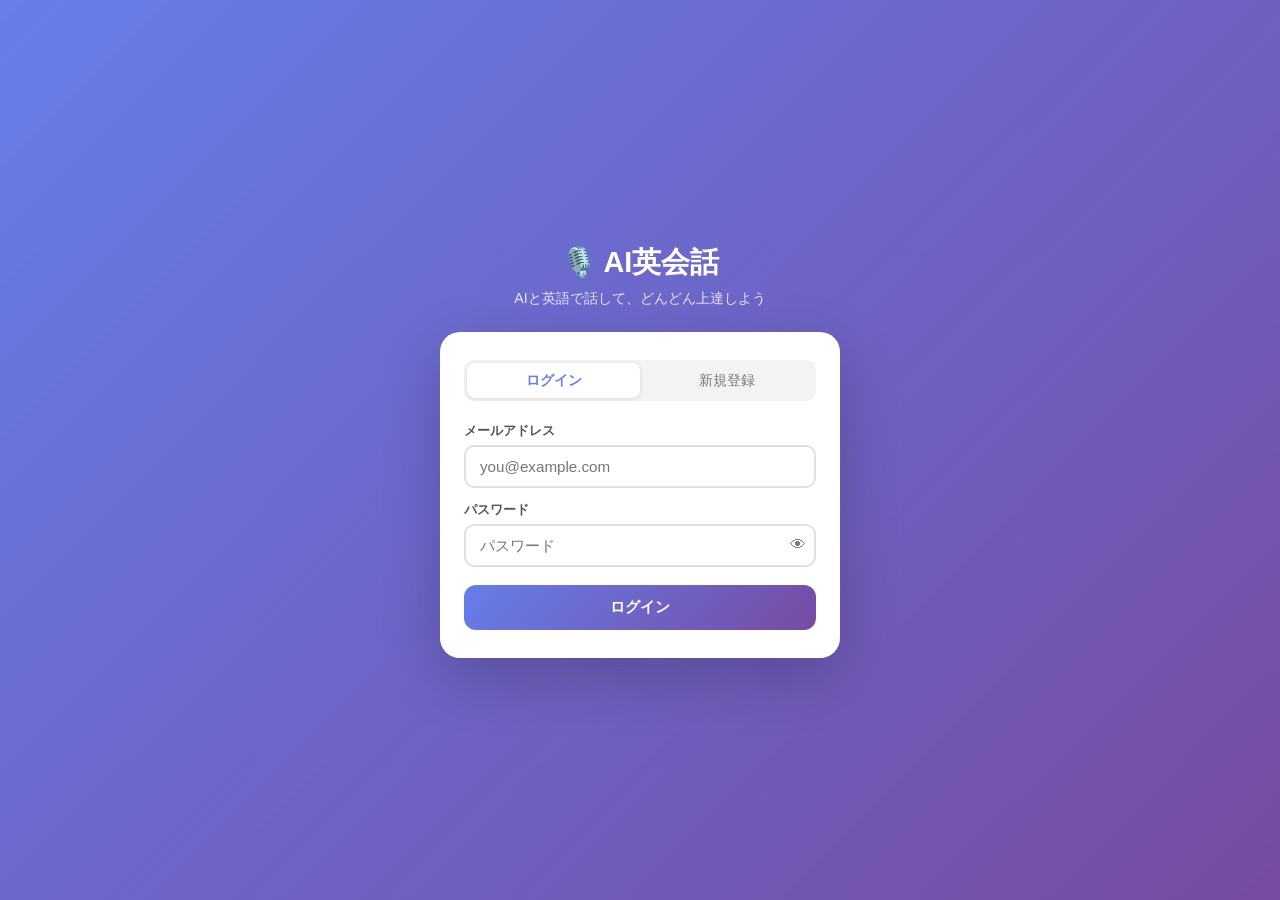
==== public/auth.html @ 6dadafaa "Initial commit" ====
<!DOCTYPE html>
<html lang="ja">
<head>
  <meta charset="UTF-8">
  <meta name="viewport" content="width=device-width, initial-scale=1.0, user-scalable=no">
  <title>AI英会話 - ログイン</title>
  <link rel="stylesheet" href="/public/style.css">
</head>
<body class="auth-body">

  <div class="auth-container">
    <div class="auth-logo">
      <h1>🎙️ AI英会話</h1>
      <p>AIと英語で話して、どんどん上達しよう</p>
    </div>

    <div class="auth-card">
      <!-- Tab -->
      <div class="auth-tabs">
        <button class="auth-tab active" data-tab="login">ログイン</button>
        <button class="auth-tab" data-tab="register">新規登録</button>
      </div>

      <!-- Login form -->
      <form id="login-form" class="auth-form">
        <div class="auth-field">
          <label>メールアドレス</label>
          <input type="email" id="login-email" placeholder="you@example.com" required autocomplete="email">
        </div>
        <div class="auth-field">
          <label>パスワード</label>
          <div class="password-wrap">
            <input type="password" id="login-password" placeholder="パスワード" required autocomplete="current-password">
            <button type="button" class="pw-toggle" data-target="login-password">👁</button>
          </div>
        </div>
        <div id="login-error" class="auth-error hidden"></div>
        <button type="submit" class="auth-submit">ログイン</button>
      </form>

      <!-- Register form -->
      <form id="register-form" class="auth-form hidden">
        <div class="auth-field">
          <label>メールアドレス</label>
          <input type="email" id="reg-email" placeholder="you@example.com" required autocomplete="email">
        </div>
        <div class="auth-field">
          <label>パスワード（6文字以上）</label>
          <div class="password-wrap">
            <input type="password" id="reg-password" placeholder="パスワード" required autocomplete="new-password">
            <button type="button" class="pw-toggle" data-target="reg-password">👁</button>
          </div>
        </div>
        <div id="register-error" class="auth-error hidden"></div>
        <button type="submit" class="auth-submit">登録してはじめる</button>
        <p class="auth-note">無料プランで月30回まで利用できます。</p>
      </form>
    </div>
  </div>

  <script>
    // Tab switching
    document.querySelectorAll(".auth-tab").forEach(tab => {
      tab.addEventListener("click", () => {
        document.querySelectorAll(".auth-tab").forEach(t => t.classList.remove("active"));
        tab.classList.add("active");
        const target = tab.dataset.tab;
        document.getElementById("login-form").classList.toggle("hidden", target !== "login");
        document.getElementById("register-form").classList.toggle("hidden", target !== "register");
      });
    });

    // Password visibility toggle
    document.querySelectorAll(".pw-toggle").forEach(btn => {
      btn.addEventListener("click", () => {
        const input = document.getElementById(btn.dataset.target);
        const show  = input.type === "password";
        input.type  = show ? "text" : "password";
        btn.textContent = show ? "🙈" : "👁";
      });
    });

    function showError(elId, msg) {
      const el = document.getElementById(elId);
      el.textContent = msg;
      el.classList.remove("hidden");
    }
    function clearError(elId) {
      document.getElementById(elId).classList.add("hidden");
    }

    async function postJSON(url, body) {
      const res  = await fetch(url, {
        method:  "POST",
        headers: { "Content-Type": "application/json" },
        body:    JSON.stringify(body),
      });
      // サーバーエラー時も JSON でなくHTMLが返る場合があるので安全にパース
      try { return { res, data: await res.json() }; }
      catch { return { res, data: { error: `サーバーエラー (${res.status})` } }; }
    }

    // Login
    document.getElementById("login-form").addEventListener("submit", async (e) => {
      e.preventDefault();
      clearError("login-error");
      const btn = e.target.querySelector("button[type=submit]");
      btn.disabled = true;
      btn.textContent = "ログイン中…";

      const { res, data } = await postJSON("/api/login", {
        email:    document.getElementById("login-email").value,
        password: document.getElementById("login-password").value,
      });
      if (data.ok) {
        location.href = "/";
      } else {
        showError("login-error", data.error || "ログインに失敗しました");
        btn.disabled = false;
        btn.textContent = "ログイン";
      }
    });

    // Register
    document.getElementById("register-form").addEventListener("submit", async (e) => {
      e.preventDefault();
      clearError("register-error");
      const btn = e.target.querySelector("button[type=submit]");
      btn.disabled = true;
      btn.textContent = "登録中…";

      const { res, data } = await postJSON("/api/register", {
        email:    document.getElementById("reg-email").value,
        password: document.getElementById("reg-password").value,
      });
      if (data.ok) {
        location.href = "/";
      } else {
        showError("register-error", data.error || "登録に失敗しました");
        btn.disabled = false;
        btn.textContent = "登録してはじめる";
      }
    });
  </script>
</body>
</html>
---- public/style.css ----
* { box-sizing: border-box; margin: 0; padding: 0; }

body {
  font-family: -apple-system, BlinkMacSystemFont, "Segoe UI", sans-serif;
  background: #f0f4f8;
  height: 100dvh;
  display: flex;
  justify-content: center;
}

.container {
  width: 100%;
  max-width: 700px;
  display: flex;
  flex-direction: column;
  background: white;
  box-shadow: 0 0 30px rgba(0,0,0,0.1);
  height: 100dvh;
}

/* ── Header ── */
header {
  background: linear-gradient(135deg, #667eea 0%, #764ba2 100%);
  color: white;
  padding: 14px 16px;
  display: flex;
  align-items: center;
  justify-content: space-between;
  flex-shrink: 0;
}

header h1 { font-size: 1.3rem; font-weight: 700; }

.header-right { display: flex; gap: 6px; }

.icon-btn {
  background: rgba(255,255,255,0.2);
  border: none;
  border-radius: 8px;
  color: white;
  font-size: 1.1rem;
  width: 36px;
  height: 36px;
  cursor: pointer;
  display: flex;
  align-items: center;
  justify-content: center;
  transition: background 0.15s;
}
.icon-btn:hover { background: rgba(255,255,255,0.35); }

/* ── Settings Panel ── */
.settings-panel {
  background: #f8f9ff;
  border-bottom: 1px solid #e0e4f0;
  padding: 12px 16px;
  flex-shrink: 0;
}

.settings-row {
  display: flex;
  align-items: center;
  gap: 10px;
  margin-bottom: 10px;
}
.settings-row:last-of-type { margin-bottom: 10px; }

.settings-label {
  font-size: 0.8rem;
  font-weight: 600;
  color: #555;
  width: 48px;
  flex-shrink: 0;
}

.settings-select {
  flex: 1;
  padding: 6px 10px;
  border: 1px solid #d0d4e8;
  border-radius: 8px;
  font-size: 0.88rem;
  background: white;
  color: #333;
}

.diff-buttons { display: flex; gap: 6px; }

.diff-btn {
  padding: 5px 14px;
  border: 1.5px solid #c0c6e8;
  border-radius: 16px;
  background: white;
  color: #666;
  font-size: 0.82rem;
  cursor: pointer;
  transition: all 0.15s;
}
.diff-btn.active {
  background: linear-gradient(135deg, #667eea, #764ba2);
  border-color: transparent;
  color: white;
  font-weight: 600;
}

.btn-new-chat {
  width: 100%;
  padding: 8px;
  border: 1.5px dashed #b0b8d8;
  border-radius: 8px;
  background: transparent;
  color: #667eea;
  font-size: 0.85rem;
  cursor: pointer;
  transition: background 0.15s;
}
.btn-new-chat:hover { background: #eef0ff; }

/* ── Session info bar ── */
.session-info {
  background: #f0f2ff;
  border-bottom: 1px solid #dde1f5;
  padding: 5px 16px;
  font-size: 0.78rem;
  color: #6670aa;
  display: flex;
  align-items: center;
  gap: 4px;
  flex-shrink: 0;
}
.session-sep { opacity: 0.5; }

/* ── Chat area ── */
#chat-area {
  flex: 1;
  overflow-y: auto;
  padding: 14px;
  display: flex;
  flex-direction: column;
  gap: 14px;
  -webkit-overflow-scrolling: touch;
}

/* ── Messages ── */
.message {
  display: flex;
  flex-direction: column;
  max-width: 92%;
}
.message.user { align-self: flex-end; align-items: flex-end; }
.message.ai   { align-self: flex-start; align-items: flex-start; }

.message-label { font-size: 0.68rem; color: #999; margin-bottom: 3px; padding: 0 4px; }

.bubble {
  padding: 11px 14px;
  border-radius: 18px;
  line-height: 1.55;
  word-break: break-word;
}
.message.user .bubble {
  background: linear-gradient(135deg, #667eea, #764ba2);
  color: white;
  border-bottom-right-radius: 4px;
  font-size: 0.95rem;
}
.message.ai .bubble {
  background: #f1f3f5;
  color: #333;
  border-bottom-left-radius: 4px;
}

.ai-english { font-size: 0.97rem; font-weight: 500; }

.ai-translation {
  margin-top: 7px;
  padding-top: 7px;
  border-top: 1px solid #ddd;
  font-size: 0.83rem;
  color: #555;
}
.ai-translation::before { content: "🇯🇵 "; }

.ai-correction {
  margin-top: 7px;
  padding: 7px 10px;
  background: #fff8e1;
  border-left: 3px solid #ffc107;
  border-radius: 0 8px 8px 0;
  font-size: 0.8rem;
  color: #6c4f00;
}
.ai-correction::before { content: "✏️ 文法チェック: "; font-weight: 600; }

.ai-tip {
  margin-top: 7px;
  padding: 7px 10px;
  background: #e8f4fd;
  border-left: 3px solid #2196f3;
  border-radius: 0 8px 8px 0;
  font-size: 0.8rem;
  color: #0a3d6b;
}
.ai-tip::before { content: "💡 表現メモ: "; font-weight: 600; }

/* Typing */
.typing-indicator {
  display: flex;
  align-items: center;
  gap: 4px;
  padding: 12px 16px;
  background: #f1f3f5;
  border-radius: 18px;
  border-bottom-left-radius: 4px;
}
.typing-indicator span {
  width: 7px; height: 7px;
  background: #aaa;
  border-radius: 50%;
  animation: bounce 1.2s infinite ease-in-out;
}
.typing-indicator span:nth-child(2) { animation-delay: 0.2s; }
.typing-indicator span:nth-child(3) { animation-delay: 0.4s; }
@keyframes bounce {
  0%, 60%, 100% { transform: translateY(0); }
  30% { transform: translateY(-6px); }
}

/* ── Input area ── */
#input-area {
  padding: 10px 12px;
  border-top: 1px solid #eee;
  background: white;
  flex-shrink: 0;
}

.voice-status {
  display: flex;
  align-items: center;
  gap: 7px;
  font-size: 0.82rem;
  color: #e53935;
  padding-bottom: 7px;
}
.recording-dot {
  width: 8px; height: 8px;
  background: #e53935;
  border-radius: 50%;
  animation: blink 1s infinite;
}
@keyframes blink { 0%,100%{opacity:1} 50%{opacity:0} }

.input-row { display: flex; gap: 7px; align-items: center; }

#text-input {
  flex: 1;
  padding: 11px 15px;
  border: 2px solid #e0e0e0;
  border-radius: 24px;
  font-size: 0.95rem;
  outline: none;
  transition: border-color 0.2s;
  min-width: 0;
}
#text-input:focus { border-color: #667eea; }

.btn {
  width: 44px; height: 44px;
  border: none;
  border-radius: 50%;
  cursor: pointer;
  font-size: 1.05rem;
  display: flex;
  align-items: center;
  justify-content: center;
  transition: transform 0.1s;
  flex-shrink: 0;
  -webkit-tap-highlight-color: transparent;
}
.btn:active { transform: scale(0.9); }

.btn-send {
  background: linear-gradient(135deg, #667eea, #764ba2);
  color: white;
}
.btn-mic { background: #f1f3f5; color: #333; }
.btn-mic.recording {
  background: #e53935;
  color: white;
  animation: pulse 1s infinite;
}
@keyframes pulse {
  0%,100% { box-shadow: 0 0 0 0 rgba(229,57,53,0.4); }
  50%      { box-shadow: 0 0 0 8px rgba(229,57,53,0); }
}

.speech-preview {
  margin-top: 6px;
  padding: 5px 12px;
  background: #f0f4ff;
  border-radius: 8px;
  font-size: 0.82rem;
  color: #4a5a9a;
}

/* ── TTS controls ── */
#tts-controls {
  padding: 6px 16px 10px;
  display: flex;
  gap: 12px;
  align-items: center;
  border-top: 1px solid #f0f0f0;
  flex-shrink: 0;
}

.toggle-label {
  display: flex;
  align-items: center;
  gap: 5px;
  font-size: 0.78rem;
  color: #666;
  cursor: pointer;
  white-space: nowrap;
}

#voice-select {
  flex: 1;
  font-size: 0.75rem;
  padding: 3px 5px;
  border: 1px solid #ddd;
  border-radius: 6px;
  color: #555;
  min-width: 0;
}

/* ── Welcome ── */
.welcome {
  text-align: center;
  padding: 24px 16px;
  color: #888;
}
.welcome h2 { font-size: 1.05rem; color: #555; margin-bottom: 6px; }
.welcome p  { font-size: 0.83rem; line-height: 1.6; }

.starter-buttons {
  display: flex;
  flex-wrap: wrap;
  gap: 7px;
  justify-content: center;
  margin-top: 14px;
}
.starter-btn {
  padding: 7px 13px;
  background: #f1f3f5;
  border: 1px solid #ddd;
  border-radius: 16px;
  font-size: 0.8rem;
  cursor: pointer;
  color: #444;
  transition: background 0.15s;
}
.starter-btn:hover { background: #e4e6ea; }

/* ── History Modal ── */
.modal-overlay {
  position: fixed;
  inset: 0;
  background: rgba(0,0,0,0.45);
  z-index: 100;
}

.modal {
  position: fixed;
  bottom: 0;
  left: 50%;
  transform: translateX(-50%);
  width: 100%;
  max-width: 700px;
  max-height: 75dvh;
  background: white;
  border-radius: 20px 20px 0 0;
  z-index: 101;
  display: flex;
  flex-direction: column;
  overflow: hidden;
}

.modal-header {
  display: flex;
  align-items: center;
  justify-content: space-between;
  padding: 16px 20px 12px;
  border-bottom: 1px solid #eee;
  flex-shrink: 0;
}
.modal-header h2 { font-size: 1rem; color: #333; }
.modal-header .icon-btn {
  background: #f1f3f5;
  color: #555;
  font-size: 0.85rem;
  width: 30px;
  height: 30px;
}

#history-list {
  overflow-y: auto;
  padding: 12px 16px;
  -webkit-overflow-scrolling: touch;
}

.history-item {
  padding: 12px;
  border: 1px solid #eee;
  border-radius: 12px;
  margin-bottom: 10px;
}

.history-meta {
  display: flex;
  align-items: center;
  gap: 6px;
  margin-bottom: 5px;
  flex-wrap: wrap;
}

.history-date { font-size: 0.75rem; color: #999; }

.history-badge {
  font-size: 0.72rem;
  padding: 2px 8px;
  background: #f0f2ff;
  color: #667eea;
  border-radius: 10px;
  font-weight: 500;
}

.history-preview {
  font-size: 0.83rem;
  color: #555;
  margin-bottom: 8px;
  line-height: 1.4;
}

.history-actions { display: flex; gap: 7px; }

.btn-history-load {
  padding: 5px 14px;
  background: linear-gradient(135deg, #667eea, #764ba2);
  color: white;
  border: none;
  border-radius: 12px;
  font-size: 0.8rem;
  cursor: pointer;
}
.btn-history-delete {
  padding: 5px 14px;
  background: #f8f8f8;
  color: #e53935;
  border: 1px solid #fdd;
  border-radius: 12px;
  font-size: 0.8rem;
  cursor: pointer;
}

.no-history {
  text-align: center;
  color: #aaa;
  font-size: 0.88rem;
  padding: 30px 0;
}

/* ── Usage badge ── */
.usage-badge {
  font-size: 0.72rem;
  font-weight: 600;
  padding: 4px 9px;
  border-radius: 12px;
  background: rgba(255,255,255,0.25);
  color: white;
  white-space: nowrap;
}
.usage-badge.usage-low   { background: rgba(255,200,0,0.35); }
.usage-badge.usage-empty { background: rgba(229,57,53,0.45); }

/* ── Auth page ── */
.auth-body {
  background: linear-gradient(135deg, #667eea 0%, #764ba2 100%);
  min-height: 100dvh;
  display: flex;
  align-items: center;
  justify-content: center;
  padding: 20px;
}

.auth-container {
  width: 100%;
  max-width: 400px;
}

.auth-logo {
  text-align: center;
  color: white;
  margin-bottom: 24px;
}
.auth-logo h1 { font-size: 1.8rem; margin-bottom: 6px; }
.auth-logo p  { font-size: 0.88rem; opacity: 0.85; }

.auth-card {
  background: white;
  border-radius: 20px;
  padding: 28px 24px;
  box-shadow: 0 20px 60px rgba(0,0,0,0.2);
}

.auth-tabs {
  display: flex;
  border-radius: 10px;
  background: #f1f3f5;
  padding: 3px;
  margin-bottom: 22px;
}
.auth-tab {
  flex: 1;
  padding: 8px;
  border: none;
  border-radius: 8px;
  background: transparent;
  font-size: 0.88rem;
  color: #777;
  cursor: pointer;
  font-weight: 500;
  transition: all 0.15s;
}
.auth-tab.active {
  background: white;
  color: #667eea;
  box-shadow: 0 1px 4px rgba(0,0,0,0.12);
  font-weight: 700;
}

.auth-form { display: flex; flex-direction: column; gap: 14px; }

.auth-field { display: flex; flex-direction: column; gap: 5px; }
.auth-field label { font-size: 0.8rem; font-weight: 600; color: #555; }
.password-wrap {
  position: relative;
  display: flex;
  align-items: center;
}
.password-wrap input {
  flex: 1;
  padding-right: 42px;
}
.pw-toggle {
  position: absolute;
  right: 10px;
  background: none;
  border: none;
  cursor: pointer;
  font-size: 1rem;
  opacity: 0.5;
  padding: 0;
  line-height: 1;
}
.pw-toggle:hover { opacity: 0.9; }

.auth-field input {
  width: 100%;
  padding: 11px 14px;
  border: 2px solid #e0e0e0;
  border-radius: 10px;
  font-size: 0.95rem;
  outline: none;
  transition: border-color 0.2s;
}
.auth-field input:focus { border-color: #667eea; }

.auth-error {
  font-size: 0.82rem;
  color: #c00;
  background: #fff0f0;
  border: 1px solid #fcc;
  border-radius: 8px;
  padding: 8px 12px;
}

.auth-submit {
  padding: 12px;
  background: linear-gradient(135deg, #667eea, #764ba2);
  color: white;
  border: none;
  border-radius: 12px;
  font-size: 0.95rem;
  font-weight: 700;
  cursor: pointer;
  margin-top: 4px;
  transition: opacity 0.15s;
}
.auth-submit:disabled { opacity: 0.65; cursor: not-allowed; }

.auth-note {
  font-size: 0.75rem;
  color: #aaa;
  text-align: center;
  margin-top: -4px;
}

/* ── Limit reached banner ── */
.limit-banner {
  display: flex;
  align-items: center;
  gap: 12px;
  background: linear-gradient(135deg, #fff3cd, #ffe8a1);
  border: 1.5px solid #ffc107;
  border-radius: 16px;
  padding: 14px 16px;
  margin: 4px 0;
}
.limit-banner-icon { font-size: 1.6rem; flex-shrink: 0; }
.limit-banner-text {
  flex: 1;
  display: flex;
  flex-direction: column;
  gap: 3px;
}
.limit-banner-text strong { font-size: 0.88rem; color: #5a3e00; }
.limit-banner-text span   { font-size: 0.78rem; color: #7a5500; }
.limit-banner-btn {
  flex-shrink: 0;
  padding: 8px 14px;
  background: linear-gradient(135deg, #667eea, #764ba2);
  color: white;
  border-radius: 12px;
  font-size: 0.82rem;
  font-weight: 700;
  text-decoration: none;
  white-space: nowrap;
}

/* ── Plans page ── */
.plans-container {
  width: 100%;
  max-width: 640px;
  padding: 20px 16px 40px;
}

.plans-header {
  text-align: center;
  color: white;
  margin-bottom: 28px;
  position: relative;
}
.plans-back {
  position: absolute;
  left: 0;
  top: 4px;
  color: rgba(255,255,255,0.8);
  font-size: 0.85rem;
  text-decoration: none;
}
.plans-back:hover { color: white; }
.plans-header h1 { font-size: 1.6rem; margin-bottom: 5px; }
.plans-header p  { font-size: 0.88rem; opacity: 0.85; }

.plans-grid {
  display: grid;
  grid-template-columns: 1fr 1fr;
  gap: 16px;
}
.plans-grid-3 {
  grid-template-columns: 1fr 1fr 1fr;
}
@media (max-width: 640px) {
  .plans-grid-3 { grid-template-columns: 1fr; }
}
@media (max-width: 480px) {
  .plans-grid { grid-template-columns: 1fr; }
}

.plan-card {
  background: white;
  border-radius: 20px;
  padding: 24px 20px;
  box-shadow: 0 8px 30px rgba(0,0,0,0.12);
  position: relative;
  display: flex;
  flex-direction: column;
  gap: 14px;
}
.plan-card-featured {
  border: 2.5px solid #667eea;
  box-shadow: 0 12px 40px rgba(102,126,234,0.3);
}

.plan-badge {
  position: absolute;
  top: -12px;
  left: 50%;
  transform: translateX(-50%);
  background: linear-gradient(135deg, #667eea, #764ba2);
  color: white;
  font-size: 0.72rem;
  font-weight: 700;
  padding: 3px 12px;
  border-radius: 10px;
  white-space: nowrap;
}

.plan-name {
  font-size: 1rem;
  font-weight: 700;
  color: #333;
  text-align: center;
}
.plan-price {
  font-size: 2rem;
  font-weight: 800;
  color: #667eea;
  text-align: center;
  line-height: 1;
}
.plan-price span { font-size: 0.9rem; font-weight: 500; color: #888; }

.plan-features {
  list-style: none;
  display: flex;
  flex-direction: column;
  gap: 7px;
  flex: 1;
}
.plan-features li       { font-size: 0.83rem; color: #444; }
.plan-features .plan-disabled { color: #bbb; }

.plan-btn {
  display: block;
  text-align: center;
  padding: 11px;
  border-radius: 12px;
  font-size: 0.88rem;
  font-weight: 700;
  cursor: pointer;
  border: none;
  text-decoration: none;
  transition: opacity 0.15s;
}
.plan-btn-primary {
  background: linear-gradient(135deg, #667eea, #764ba2);
  color: white;
}
.plan-btn-secondary {
  background: #f1f3f5;
  color: #667eea;
}
.plan-btn:disabled { opacity: 0.6; cursor: not-allowed; }

.plans-note {
  text-align: center;
  color: rgba(255,255,255,0.7);
  font-size: 0.78rem;
  margin-top: 20px;
}

/* ── Utilities ── */
.hidden { display: none !important; }

/* ── Mobile adjustments ── */
@media (max-width: 480px) {
  header h1 { font-size: 1.1rem; }
  .bubble { padding: 10px 12px; }
  .ai-english { font-size: 0.92rem; }
  #text-input { font-size: 16px; } /* prevent zoom on iOS */
}
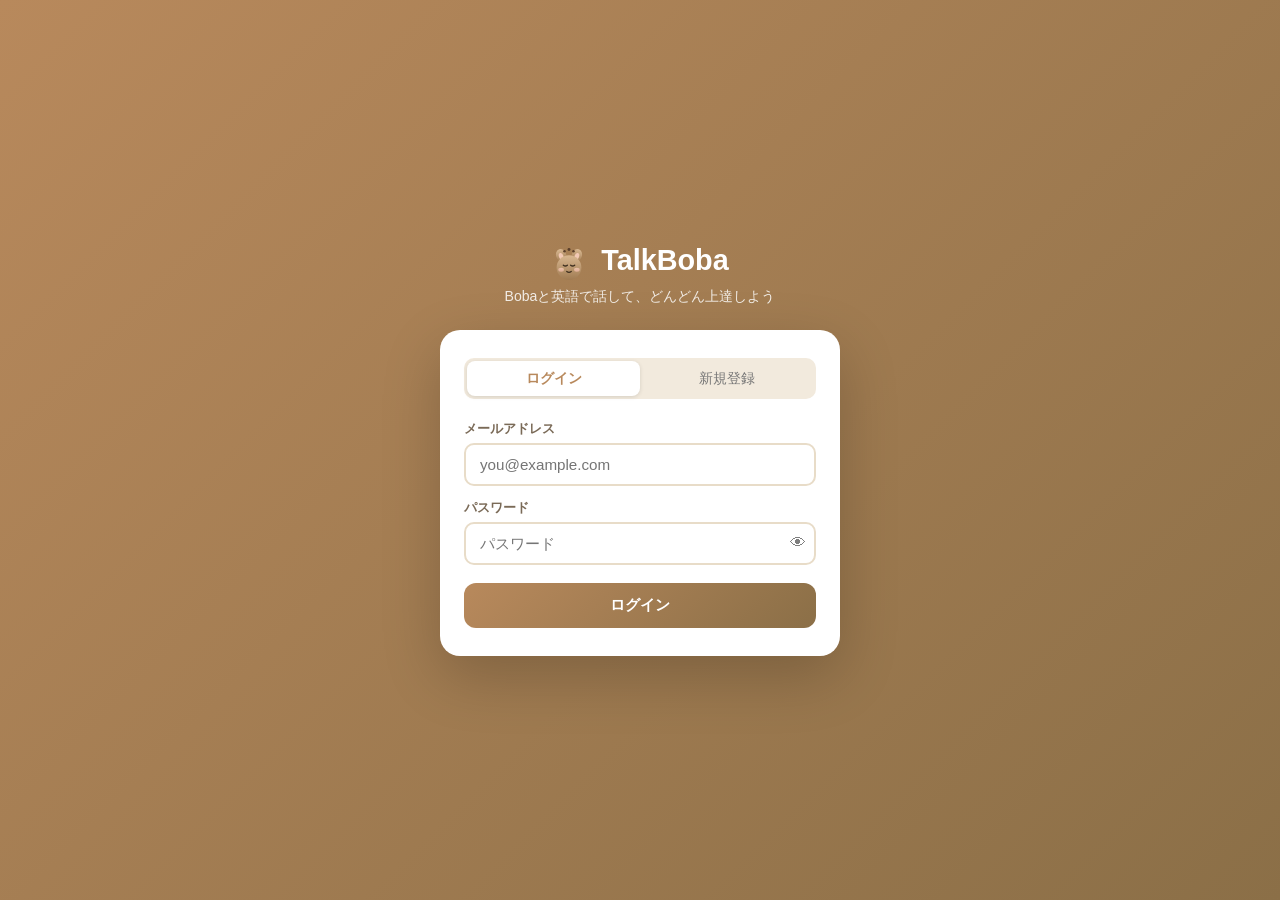
==== commit 9b495744: "Release: 6キャラ展開 + Chirp 3 HD音声 + boba通貨化 + 文法強化 (v1.1) 主要変更: - 6キャラクターシステム導入 (無料: ミルク/抹茶, 有料: 黒糖/いちご" ====
--- a/public/auth.html
+++ b/public/auth.html
@@ -3,15 +3,15 @@
 <head>
   <meta charset="UTF-8">
   <meta name="viewport" content="width=device-width, initial-scale=1.0, user-scalable=no">
-  <title>AI英会話 - ログイン</title>
+  <title>TalkBoba - ログイン</title>
   <link rel="stylesheet" href="/public/style.css">
 </head>
 <body class="auth-body">
 
   <div class="auth-container">
     <div class="auth-logo">
-      <h1>🎙️ AI英会話</h1>
-      <p>AIと英語で話して、どんどん上達しよう</p>
+      <h1><img src="/public/boba-icon.svg" style="width:36px;height:36px;vertical-align:middle;margin-right:6px;"> TalkBoba</h1>
+      <p>Bobaと英語で話して、どんどん上達しよう</p>
     </div>
 
     <div class="auth-card">
@@ -52,6 +52,7 @@
           </div>
         </div>
         <div id="register-error" class="auth-error hidden"></div>
+        <div id="ref-banner" class="ref-banner hidden">🎁 紹介コード適用中！登録で+70回ボーナス</div>
         <button type="submit" class="auth-submit">登録してはじめる</button>
         <p class="auth-note">無料プランで月30回まで利用できます。</p>
       </form>
@@ -59,6 +60,17 @@
   </div>
 
   <script>
+    // 紹介コードをURLから取得
+    const _refCode = new URLSearchParams(location.search).get("ref") || "";
+    if (_refCode) {
+      // 新規登録タブを自動選択
+      document.querySelectorAll(".auth-tab").forEach(t => t.classList.remove("active"));
+      document.querySelector('[data-tab="register"]').classList.add("active");
+      document.getElementById("login-form").classList.add("hidden");
+      document.getElementById("register-form").classList.remove("hidden");
+      document.getElementById("ref-banner").classList.remove("hidden");
+    }
+
     // Tab switching
     document.querySelectorAll(".auth-tab").forEach(tab => {
       tab.addEventListener("click", () => {
@@ -132,6 +144,7 @@
       const { res, data } = await postJSON("/api/register", {
         email:    document.getElementById("reg-email").value,
         password: document.getElementById("reg-password").value,
+        ref_code: _refCode,
       });
       if (data.ok) {
         location.href = "/";
--- a/public/style.css
+++ b/public/style.css
@@ -1,8 +1,51 @@
+/* ========================================================================
+   Design tokens — Boba milk-tea palette
+   ======================================================================== */
+:root {
+  /* surfaces */
+  --cream-bg:      #FBF6EE;  /* page bg */
+  --cream-soft:    #F6EFE2;  /* settings/panel bg */
+  --cream-surface: #FFFDF8;  /* card surface (was white) */
+  --ai-bubble:     #F2EADD;  /* AI bubble bg (was var(--ai-bubble)) */
+
+  /* brand: milk tea brown */
+  --brown-1:       #B8895C;  /* light milk brown (was var(--brown-1)) */
+  --brown-2:       #8B6F47;  /* milk brown main */
+  --brown-3:       #6B4F32;  /* dark roast (was var(--brown-2) / hover) */
+  --brown-soft:    #EAD9C2;  /* tinted bg (was var(--brown-soft)/var(--brown-soft)) */
+
+  /* tapioca pearl (deep roast) */
+  --pearl:         #3D2615;
+  --pearl-soft:    #5A3E2A;
+
+  /* accents */
+  --matcha:        #6B8E5A;  /* matcha green sub accent */
+  --matcha-soft:   #DCE7CF;
+  --sakura:        #E8B4A0;  /* sakura pearl accent */
+  --sakura-soft:   #FBE7DD;
+  --honey:         #D4A256;  /* honey/caramel for streaks/highlights */
+
+  /* ink */
+  --ink:           #3D2E1F;
+  --ink-muted:     #7A6A57;
+  --ink-faint:     #B8A88E;
+  --line:          #E8DCC8;
+
+  /* status */
+  --warm:          #C97A3F;  /* warning/correction (was #ffc107 zone) */
+  --cool:          #5C8DAF;  /* info/tip (was #2196f3) */
+
+  /* gradient */
+  --grad-brand:    linear-gradient(135deg, var(--brown-1) 0%, var(--brown-2) 100%);
+  --grad-warm:     linear-gradient(135deg, var(--sakura) 0%, var(--honey) 100%);
+}
+
 * { box-sizing: border-box; margin: 0; padding: 0; }
 
 body {
-  font-family: -apple-system, BlinkMacSystemFont, "Segoe UI", sans-serif;
-  background: #f0f4f8;
+  font-family: -apple-system, BlinkMacSystemFont, "Hiragino Sans", "Yu Gothic", "Segoe UI", sans-serif;
+  background: var(--cream-bg);
+  color: var(--ink);
   height: 100dvh;
   display: flex;
   justify-content: center;
@@ -13,14 +56,14 @@
   max-width: 700px;
   display: flex;
   flex-direction: column;
-  background: white;
-  box-shadow: 0 0 30px rgba(0,0,0,0.1);
+  background: var(--cream-surface);
+  box-shadow: 0 0 30px rgba(93,60,30,0.12);
   height: 100dvh;
 }
 
 /* ── Header ── */
 header {
-  background: linear-gradient(135deg, #667eea 0%, #764ba2 100%);
+  background: linear-gradient(135deg, var(--brown-1) 0%, var(--brown-2) 100%);
   color: white;
   padding: 14px 16px;
   display: flex;
@@ -29,7 +72,8 @@
   flex-shrink: 0;
 }
 
-header h1 { font-size: 1.3rem; font-weight: 700; }
+header h1 { font-size: 1.3rem; font-weight: 700; display: flex; align-items: center; gap: 6px; }
+.logo-icon { width: 28px; height: 28px; vertical-align: middle; }
 
 .header-right { display: flex; gap: 6px; }
 
@@ -38,23 +82,25 @@
   border: none;
   border-radius: 8px;
   color: white;
-  font-size: 1.1rem;
-  width: 36px;
+  font-size: 0.78rem;
   height: 36px;
-  cursor: pointer;
-  display: flex;
-  align-items: center;
-  justify-content: center;
+  padding: 0 10px;
+  cursor: pointer;
+  display: flex;
+  align-items: center;
+  gap: 4px;
+  white-space: nowrap;
   transition: background 0.15s;
 }
 .icon-btn:hover { background: rgba(255,255,255,0.35); }
-
-/* ── Settings Panel ── */
+a.icon-btn { text-decoration: none; }
+
+/* ── Settings Panel (inside drawer) ── */
 .settings-panel {
-  background: #f8f9ff;
-  border-bottom: 1px solid #e0e4f0;
-  padding: 12px 16px;
-  flex-shrink: 0;
+  background: var(--cream-soft);
+  border-radius: 12px;
+  padding: 12px 14px;
+  margin-bottom: 14px;
 }
 
 .settings-row {
@@ -68,35 +114,35 @@
 .settings-label {
   font-size: 0.8rem;
   font-weight: 600;
-  color: #555;
-  width: 48px;
+  color: var(--ink-muted);
+  width: 96px;
   flex-shrink: 0;
 }
 
 .settings-select {
   flex: 1;
   padding: 6px 10px;
-  border: 1px solid #d0d4e8;
+  border: 1px solid var(--line);
   border-radius: 8px;
   font-size: 0.88rem;
   background: white;
-  color: #333;
+  color: var(--ink);
 }
 
 .diff-buttons { display: flex; gap: 6px; }
 
 .diff-btn {
   padding: 5px 14px;
-  border: 1.5px solid #c0c6e8;
+  border: 1.5px solid var(--line);
   border-radius: 16px;
   background: white;
-  color: #666;
+  color: var(--ink-muted);
   font-size: 0.82rem;
   cursor: pointer;
   transition: all 0.15s;
 }
 .diff-btn.active {
-  background: linear-gradient(135deg, #667eea, #764ba2);
+  background: linear-gradient(135deg, var(--brown-1), var(--brown-2));
   border-color: transparent;
   color: white;
   font-weight: 600;
@@ -105,23 +151,39 @@
 .btn-new-chat {
   width: 100%;
   padding: 8px;
-  border: 1.5px dashed #b0b8d8;
+  border: 1.5px dashed var(--brown-1);
   border-radius: 8px;
   background: transparent;
-  color: #667eea;
+  color: var(--brown-1);
   font-size: 0.85rem;
   cursor: pointer;
   transition: background 0.15s;
 }
-.btn-new-chat:hover { background: #eef0ff; }
+.btn-new-chat:hover { background: var(--brown-soft); }
+
+.btn-feedback {
+  display: block;
+  width: 100%;
+  padding: 8px;
+  border: 1.5px solid var(--matcha-soft);
+  border-radius: 8px;
+  background: transparent;
+  color: var(--matcha);
+  font-size: 0.85rem;
+  text-align: center;
+  text-decoration: none;
+  transition: background 0.15s;
+  box-sizing: border-box;
+}
+.btn-feedback:hover { background: var(--matcha-soft); }
 
 /* ── Session info bar ── */
 .session-info {
-  background: #f0f2ff;
-  border-bottom: 1px solid #dde1f5;
+  background: var(--brown-soft);
+  border-bottom: 1px solid var(--line);
   padding: 5px 16px;
   font-size: 0.78rem;
-  color: #6670aa;
+  color: var(--ink-muted);
   display: flex;
   align-items: center;
   gap: 4px;
@@ -132,6 +194,7 @@
 /* ── Chat area ── */
 #chat-area {
   flex: 1;
+  min-height: 0;
   overflow-y: auto;
   padding: 14px;
   display: flex;
@@ -149,7 +212,7 @@
 .message.user { align-self: flex-end; align-items: flex-end; }
 .message.ai   { align-self: flex-start; align-items: flex-start; }
 
-.message-label { font-size: 0.68rem; color: #999; margin-bottom: 3px; padding: 0 4px; }
+.message-label { font-size: 0.68rem; color: var(--ink-faint); margin-bottom: 3px; padding: 0 4px; }
 
 .bubble {
   padding: 11px 14px;
@@ -158,27 +221,63 @@
   word-break: break-word;
 }
 .message.user .bubble {
-  background: linear-gradient(135deg, #667eea, #764ba2);
+  background: linear-gradient(135deg, var(--brown-1), var(--brown-2));
   color: white;
   border-bottom-right-radius: 4px;
   font-size: 0.95rem;
 }
 .message.ai .bubble {
-  background: #f1f3f5;
-  color: #333;
+  background: var(--ai-bubble);
+  color: var(--ink);
   border-bottom-left-radius: 4px;
 }
 
-.ai-english { font-size: 0.97rem; font-weight: 500; }
+.ai-english-row {
+  display: flex;
+  align-items: flex-start;
+  gap: 8px;
+}
+.ai-english { font-size: 0.97rem; font-weight: 500; flex: 1; }
+
+.replay-btn {
+  background: none;
+  border: none;
+  cursor: pointer;
+  font-size: 1rem;
+  opacity: 0.5;
+  padding: 0;
+  flex-shrink: 0;
+  line-height: 1.4;
+  transition: opacity 0.15s;
+}
+.replay-btn:hover { opacity: 1; }
 
 .ai-translation {
   margin-top: 7px;
   padding-top: 7px;
-  border-top: 1px solid #ddd;
+  border-top: 1px solid var(--line);
   font-size: 0.83rem;
-  color: #555;
+  color: var(--ink-muted);
 }
 .ai-translation::before { content: "🇯🇵 "; }
+
+.user-translation {
+  margin-top: 5px;
+  font-size: 0.78rem;
+  color: var(--ink-muted);
+  text-align: right;
+  padding-right: 2px;
+}
+
+.change-marker {
+  text-align: center;
+  font-size: 0.75rem;
+  color: var(--ink-faint);
+  margin: 10px 0;
+  padding: 4px 0;
+  border-top: 1px dashed var(--line);
+  border-bottom: 1px dashed var(--line);
+}
 
 .ai-correction {
   margin-top: 7px;
@@ -208,13 +307,13 @@
   align-items: center;
   gap: 4px;
   padding: 12px 16px;
-  background: #f1f3f5;
+  background: var(--ai-bubble);
   border-radius: 18px;
   border-bottom-left-radius: 4px;
 }
 .typing-indicator span {
   width: 7px; height: 7px;
-  background: #aaa;
+  background: var(--ink-faint);
   border-radius: 50%;
   animation: bounce 1.2s infinite ease-in-out;
 }
@@ -228,7 +327,7 @@
 /* ── Input area ── */
 #input-area {
   padding: 10px 12px;
-  border-top: 1px solid #eee;
+  border-top: 1px solid var(--line);
   background: white;
   flex-shrink: 0;
 }
@@ -249,19 +348,25 @@
 }
 @keyframes blink { 0%,100%{opacity:1} 50%{opacity:0} }
 
-.input-row { display: flex; gap: 7px; align-items: center; }
+.input-row { display: flex; gap: 7px; align-items: flex-end; }
 
 #text-input {
   flex: 1;
   padding: 11px 15px;
-  border: 2px solid #e0e0e0;
-  border-radius: 24px;
+  border: 2px solid var(--line);
+  border-radius: 16px;
   font-size: 0.95rem;
+  font-family: inherit;
   outline: none;
   transition: border-color 0.2s;
   min-width: 0;
-}
-#text-input:focus { border-color: #667eea; }
+  resize: none;
+  overflow: hidden;
+  line-height: 1.45;
+  max-height: 160px;
+  overflow-y: auto;
+}
+#text-input:focus { border-color: var(--brown-1); }
 
 .btn {
   width: 44px; height: 44px;
@@ -279,10 +384,10 @@
 .btn:active { transform: scale(0.9); }
 
 .btn-send {
-  background: linear-gradient(135deg, #667eea, #764ba2);
+  background: linear-gradient(135deg, var(--brown-1), var(--brown-2));
   color: white;
 }
-.btn-mic { background: #f1f3f5; color: #333; }
+.btn-mic { background: var(--ai-bubble); color: var(--ink); }
 .btn-mic.recording {
   background: #e53935;
   color: white;
@@ -296,10 +401,10 @@
 .speech-preview {
   margin-top: 6px;
   padding: 5px 12px;
-  background: #f0f4ff;
+  background: var(--brown-soft);
   border-radius: 8px;
   font-size: 0.82rem;
-  color: #4a5a9a;
+  color: var(--brown-3);
 }
 
 /* ── TTS controls ── */
@@ -317,28 +422,29 @@
   align-items: center;
   gap: 5px;
   font-size: 0.78rem;
-  color: #666;
+  color: var(--ink-muted);
   cursor: pointer;
   white-space: nowrap;
 }
 
-#voice-select {
-  flex: 1;
+.tts-loading {
   font-size: 0.75rem;
-  padding: 3px 5px;
-  border: 1px solid #ddd;
-  border-radius: 6px;
-  color: #555;
-  min-width: 0;
+  color: var(--ink-muted);
+  animation: pulse 1.2s ease-in-out infinite;
+}
+
+@keyframes pulse {
+  0%, 100% { opacity: 1; }
+  50%       { opacity: 0.3; }
 }
 
 /* ── Welcome ── */
 .welcome {
   text-align: center;
   padding: 24px 16px;
-  color: #888;
-}
-.welcome h2 { font-size: 1.05rem; color: #555; margin-bottom: 6px; }
+  color: var(--ink-muted);
+}
+.welcome h2 { font-size: 1.05rem; color: var(--ink-muted); margin-bottom: 6px; }
 .welcome p  { font-size: 0.83rem; line-height: 1.6; }
 
 .starter-buttons {
@@ -350,12 +456,12 @@
 }
 .starter-btn {
   padding: 7px 13px;
-  background: #f1f3f5;
-  border: 1px solid #ddd;
+  background: var(--ai-bubble);
+  border: 1px solid var(--line);
   border-radius: 16px;
   font-size: 0.8rem;
   cursor: pointer;
-  color: #444;
+  color: var(--ink);
   transition: background 0.15s;
 }
 .starter-btn:hover { background: #e4e6ea; }
@@ -379,8 +485,14 @@
   background: white;
   border-radius: 20px 20px 0 0;
   z-index: 101;
+  overflow: hidden;
+}
+
+.modal-content {
   display: flex;
   flex-direction: column;
+  height: 100%;
+  max-height: 75dvh;
   overflow: hidden;
 }
 
@@ -389,19 +501,21 @@
   align-items: center;
   justify-content: space-between;
   padding: 16px 20px 12px;
-  border-bottom: 1px solid #eee;
+  border-bottom: 1px solid var(--line);
   flex-shrink: 0;
 }
-.modal-header h2 { font-size: 1rem; color: #333; }
+.modal-header h2 { font-size: 1rem; color: var(--ink); }
 .modal-header .icon-btn {
-  background: #f1f3f5;
-  color: #555;
+  background: var(--ai-bubble);
+  color: var(--ink-muted);
   font-size: 0.85rem;
   width: 30px;
   height: 30px;
 }
 
 #history-list {
+  flex: 1;
+  min-height: 0;
   overflow-y: auto;
   padding: 12px 16px;
   -webkit-overflow-scrolling: touch;
@@ -409,7 +523,7 @@
 
 .history-item {
   padding: 12px;
-  border: 1px solid #eee;
+  border: 1px solid var(--line);
   border-radius: 12px;
   margin-bottom: 10px;
 }
@@ -422,20 +536,20 @@
   flex-wrap: wrap;
 }
 
-.history-date { font-size: 0.75rem; color: #999; }
+.history-date { font-size: 0.75rem; color: var(--ink-faint); }
 
 .history-badge {
   font-size: 0.72rem;
   padding: 2px 8px;
-  background: #f0f2ff;
-  color: #667eea;
+  background: var(--brown-soft);
+  color: var(--brown-1);
   border-radius: 10px;
   font-weight: 500;
 }
 
 .history-preview {
   font-size: 0.83rem;
-  color: #555;
+  color: var(--ink-muted);
   margin-bottom: 8px;
   line-height: 1.4;
 }
@@ -444,7 +558,7 @@
 
 .btn-history-load {
   padding: 5px 14px;
-  background: linear-gradient(135deg, #667eea, #764ba2);
+  background: linear-gradient(135deg, var(--brown-1), var(--brown-2));
   color: white;
   border: none;
   border-radius: 12px;
@@ -463,32 +577,393 @@
 
 .no-history {
   text-align: center;
-  color: #aaa;
+  color: var(--ink-faint);
   font-size: 0.88rem;
   padding: 30px 0;
 }
 
 /* ── Usage badge ── */
 .usage-badge {
+  display: flex;
+  align-items: center;
+  gap: 6px;
+  padding: 4px 10px;
+  border-radius: 14px;
+  background: rgba(255,255,255,0.2);
+  color: white;
+  white-space: nowrap;
+  border: 1px solid rgba(255,255,255,0.35);
+}
+.badge-plan {
+  font-size: 0.7rem;
+  font-weight: 700;
+  background: rgba(255,255,255,0.3);
+  padding: 1px 6px;
+  border-radius: 8px;
+}
+.badge-usage {
   font-size: 0.72rem;
   font-weight: 600;
-  padding: 4px 9px;
+}
+.usage-badge.usage-low   { background: rgba(255,180,0,0.4); border-color: rgba(255,220,0,0.5); }
+.usage-badge.usage-empty { background: rgba(229,57,53,0.5); border-color: rgba(255,100,80,0.5); }
+
+/* ── Review Modal ── */
+.review-modal-content { max-height: 85dvh; }
+.review-subtitle {
+  font-size: 0.82rem;
+  color: var(--ink-muted);
+  padding: 8px 20px 4px;
+  flex-shrink: 0;
+}
+#review-cards {
+  flex: 1;
+  overflow-y: auto;
+  padding: 12px 16px;
+  display: flex;
+  flex-direction: column;
+  gap: 12px;
+}
+.review-loading, .review-empty, .review-error {
+  text-align: center;
+  color: var(--ink-muted);
+  font-size: 0.9rem;
+  padding: 24px;
+}
+.review-card {
+  border: 1.5px solid var(--brown-soft);
+  border-radius: 14px;
+  padding: 14px 16px;
+  background: var(--cream-soft);
+  position: relative;
+}
+.review-card-expression {
+  font-size: 1.1rem;
+  font-weight: 700;
+  color: var(--brown-3);
+  margin-bottom: 4px;
+}
+.review-card-japanese {
+  font-size: 0.85rem;
+  color: var(--ink-muted);
+  margin-bottom: 6px;
+}
+.review-card-hint {
+  font-size: 0.78rem;
+  color: var(--ink-muted);
+  background: var(--brown-soft);
+  padding: 4px 10px;
+  border-radius: 8px;
+  margin-bottom: 8px;
+  display: inline-block;
+}
+.review-card-example {
+  font-size: 0.82rem;
+  color: var(--ink-muted);
+  font-style: italic;
+  margin-bottom: 10px;
+}
+.review-card-challenge {
+  background: linear-gradient(135deg, var(--brown-1), var(--brown-2));
+  color: white;
+  border: none;
+  border-radius: 8px;
+  padding: 6px 14px;
+  font-size: 0.8rem;
+  font-weight: 600;
+  cursor: pointer;
+  transition: opacity 0.15s;
+}
+.review-card-challenge:hover   { opacity: 0.85; }
+.review-card-challenge:disabled { opacity: 0.5; cursor: default; }
+.btn-review-done {
+  margin: 8px 16px 16px;
+  padding: 12px;
+  background: var(--brown-1);
+  color: white;
+  border: none;
   border-radius: 12px;
-  background: rgba(255,255,255,0.25);
+  font-size: 0.9rem;
+  font-weight: 600;
+  cursor: pointer;
+  flex-shrink: 0;
+  transition: background 0.15s;
+}
+.btn-review-done:hover { background: var(--brown-3); }
+
+/* ── Hint Button & Chips ── */
+.btn-hint {
+  background: #fff9e6;
+  border: 1px solid #f0d060;
+  color: #b8860b;
+  border-radius: 10px;
+  padding: 0 10px;
+  font-size: 1.1rem;
+  cursor: pointer;
+  transition: background 0.15s;
+  flex-shrink: 0;
+}
+.btn-hint:hover { background: #fff3c0; }
+.btn-hint:disabled { opacity: 0.6; cursor: default; }
+
+.hint-chips {
+  display: flex;
+  flex-wrap: wrap;
+  gap: 6px;
+  padding: 8px 12px;
+  background: #fffdf0;
+  border-top: 1px solid #f0e8a0;
+  animation: fadeInUp 0.2s ease;
+}
+.hint-chip {
+  background: white;
+  border: 1px solid #d4c060;
+  border-radius: 20px;
+  padding: 6px 14px;
+  font-size: 0.85rem;
+  color: var(--ink);
+  cursor: pointer;
+  transition: background 0.15s, border-color 0.15s;
+  text-align: left;
+  line-height: 1.4;
+}
+.hint-chip:hover {
+  background: #fffbe0;
+  border-color: #b8a030;
+}
+
+/* ── Pronunciation Score ── */
+.pronunciation-score {
+  display: flex;
+  align-items: center;
+  gap: 10px;
+  padding: 8px 14px;
+  background: #f7f9ff;
+  border-top: 1px solid var(--line);
+  animation: fadeInUp 0.3s ease;
+}
+.pron-label {
+  font-size: 0.72rem;
+  color: var(--ink-muted);
+  white-space: nowrap;
+}
+.pron-grade {
+  font-size: 2rem;
+  font-weight: 900;
+  line-height: 1;
+  min-width: 32px;
+  text-align: center;
+}
+.pron-message {
+  font-size: 0.88rem;
+  color: var(--ink-muted);
+  flex: 1;
+}
+.pron-retry {
+  background: var(--brown-soft);
+  border: 1px solid #c5caf0;
+  border-radius: 8px;
+  padding: 5px 10px;
+  font-size: 0.82rem;
+  cursor: pointer;
+  color: #4a5af0;
+  white-space: nowrap;
+}
+.pron-retry:hover { background: #e0e4ff; }
+
+/* ── Stats Modal ── */
+.stats-streak-section {
+  text-align: center;
+  padding: 20px 16px 12px;
+  border-bottom: 1px solid var(--line);
+}
+.stats-streak-num {
+  font-size: 2rem;
+  font-weight: 700;
+  color: var(--ink);
+  line-height: 1.2;
+}
+.stats-streak-msg {
+  font-size: 0.82rem;
+  color: var(--ink-muted);
+  margin-top: 4px;
+}
+.stats-section-label {
+  font-size: 0.75rem;
+  font-weight: 700;
+  color: var(--ink-faint);
+  text-transform: uppercase;
+  letter-spacing: 0.05em;
+  padding: 12px 16px 6px;
+}
+.stats-progress-list {
+  padding: 0 16px 16px;
+  display: flex;
+  flex-direction: column;
+  gap: 10px;
+  overflow-y: auto;
+  max-height: 50dvh;
+}
+.stats-theme-item { display: flex; flex-direction: column; gap: 4px; }
+.stats-theme-empty { opacity: 0.4; }
+.stats-theme-top {
+  display: flex;
+  align-items: center;
+  gap: 6px;
+}
+.stats-theme-name  { font-size: 0.85rem; font-weight: 600; color: var(--ink); flex: 1; }
+.stats-theme-level { font-size: 0.75rem; font-weight: 700; }
+.stats-theme-count { font-size: 0.72rem; color: var(--ink-faint); }
+
+/* バッジをクリッカブルに */
+.usage-badge { cursor: pointer; }
+.usage-badge:hover { background: rgba(255,255,255,0.3); }
+
+/* ── Theme Progress bar (shared) ── */
+.progress-bar-bg {
+  height: 6px;
+  background: var(--line);
+  border-radius: 4px;
+  overflow: hidden;
+}
+.progress-bar-fill {
+  height: 100%;
+  border-radius: 4px;
+  transition: width 0.5s ease;
+}
+
+/* ── Daily Challenge banner ── */
+.daily-banner {
+  background: linear-gradient(135deg, #fff8e1, #fff3cd);
+  border: 1.5px solid #ffe082;
+  border-radius: 14px;
+  padding: 12px 16px;
+  margin: 10px 0;
+  text-align: left;
+}
+.daily-banner-label    { font-size: 0.72rem; color: #f57c00; font-weight: 700; margin-bottom: 4px; }
+.daily-banner-expression { font-size: 1.05rem; font-weight: 700; color: var(--ink); margin-bottom: 2px; }
+.daily-banner-japanese { font-size: 0.82rem; color: var(--ink-muted); margin-bottom: 4px; }
+.daily-banner-hint     { font-size: 0.75rem; color: var(--ink-muted); margin-bottom: 10px; }
+.daily-start-btn {
+  background: linear-gradient(135deg, #ff9800, #f57c00);
   color: white;
-  white-space: nowrap;
-}
-.usage-badge.usage-low   { background: rgba(255,200,0,0.35); }
-.usage-badge.usage-empty { background: rgba(229,57,53,0.45); }
+  border: none;
+  border-radius: 8px;
+  padding: 7px 16px;
+  font-size: 0.82rem;
+  font-weight: 600;
+  cursor: pointer;
+  transition: opacity 0.15s;
+}
+.daily-start-btn:hover { opacity: 0.85; }
+.daily-done { font-size: 0.82rem; color: #43a047; font-weight: 600; }
+
+/* ── Quick mode ── */
+.quick-mode-notice {
+  background: linear-gradient(135deg, #fff8e1, #fff3cd);
+  border-left: 4px solid #ff9800;
+  padding: 10px 14px;
+  font-size: 0.85rem;
+  color: var(--ink-muted);
+  border-radius: 8px;
+  margin-bottom: 8px;
+}
+.quick-done-card {
+  text-align: center;
+  background: linear-gradient(135deg, #e8f5e9, #f1f8e9);
+  border: 1.5px solid #a5d6a7;
+  border-radius: 14px;
+  padding: 14px;
+  margin: 8px 0;
+  font-size: 0.9rem;
+  font-weight: 600;
+  color: #2e7d32;
+  animation: slideIn 0.3s ease;
+}
+.notify-toggle-wrap { display: flex; align-items: center; }
+
+/* ── Challenge banner (ウェルカム画面) ── */
+.challenge-banner {
+  position: relative;
+  background: linear-gradient(135deg, var(--brown-soft), var(--brown-soft));
+  border: 1.5px solid var(--brown-soft);
+  border-radius: 14px;
+  padding: 12px 16px;
+  margin: 10px 0;
+  text-align: left;
+}
+.challenge-label  { font-size: 0.72rem; color: var(--ink-muted); font-weight: 600; margin-bottom: 4px; }
+.challenge-expression { font-size: 1rem; font-weight: 700; color: var(--brown-3); margin-bottom: 2px; }
+.challenge-hint   { font-size: 0.78rem; color: var(--ink-muted); margin-bottom: 10px; }
+.challenge-btn    { background: linear-gradient(135deg, var(--brown-1), var(--brown-2)) !important; color: white !important; }
+.challenge-dismiss {
+  position: absolute;
+  top: 8px; right: 10px;
+  background: none;
+  border: none;
+  font-size: 0.8rem;
+  color: var(--ink-faint);
+  cursor: pointer;
+}
+.challenge-dismiss:hover { color: var(--ink-muted); }
+
+/* ── Streak inside usage badge ── */
+.badge-streak {
+  font-size: 0.78rem;
+  font-weight: 700;
+  background: rgba(255,160,0,0.35);
+  padding: 1px 6px;
+  border-radius: 8px;
+  letter-spacing: -0.5px;
+}
+
+/* ── Streak praise card ── */
+.streak-card {
+  display: flex;
+  align-items: center;
+  gap: 10px;
+  margin: 8px 12px;
+  padding: 10px 14px;
+  border-radius: 12px;
+  background: linear-gradient(135deg, #ff9a00 0%, #ffcc00 100%);
+  color: var(--ink);
+  font-size: 0.85rem;
+  font-weight: 600;
+  box-shadow: 0 2px 8px rgba(255,160,0,0.35);
+  animation: slideIn 0.3s ease;
+}
+.streak-card-fire { font-size: 0.9rem; font-weight: 700; white-space: nowrap; }
+.streak-card-msg  { flex: 1; }
+.streak-card-close {
+  background: none;
+  border: none;
+  font-size: 0.8rem;
+  cursor: pointer;
+  opacity: 0.6;
+  padding: 2px 4px;
+}
+.streak-card-close:hover { opacity: 1; }
+@keyframes slideIn {
+  from { opacity: 0; transform: translateY(6px); }
+  to   { opacity: 1; transform: translateY(0); }
+}
 
 /* ── Auth page ── */
 .auth-body {
-  background: linear-gradient(135deg, #667eea 0%, #764ba2 100%);
+  background: linear-gradient(135deg, var(--brown-1) 0%, var(--brown-2) 100%);
   min-height: 100dvh;
   display: flex;
   align-items: center;
   justify-content: center;
   padding: 20px;
+  overflow-y: auto;
+}
+
+@media (max-width: 640px) {
+  .auth-body {
+    align-items: flex-start;
+  }
 }
 
 .auth-container {
@@ -514,7 +989,7 @@
 .auth-tabs {
   display: flex;
   border-radius: 10px;
-  background: #f1f3f5;
+  background: var(--ai-bubble);
   padding: 3px;
   margin-bottom: 22px;
 }
@@ -532,7 +1007,7 @@
 }
 .auth-tab.active {
   background: white;
-  color: #667eea;
+  color: var(--brown-1);
   box-shadow: 0 1px 4px rgba(0,0,0,0.12);
   font-weight: 700;
 }
@@ -540,7 +1015,7 @@
 .auth-form { display: flex; flex-direction: column; gap: 14px; }
 
 .auth-field { display: flex; flex-direction: column; gap: 5px; }
-.auth-field label { font-size: 0.8rem; font-weight: 600; color: #555; }
+.auth-field label { font-size: 0.8rem; font-weight: 600; color: var(--ink-muted); }
 .password-wrap {
   position: relative;
   display: flex;
@@ -566,13 +1041,13 @@
 .auth-field input {
   width: 100%;
   padding: 11px 14px;
-  border: 2px solid #e0e0e0;
+  border: 2px solid var(--line);
   border-radius: 10px;
   font-size: 0.95rem;
   outline: none;
   transition: border-color 0.2s;
 }
-.auth-field input:focus { border-color: #667eea; }
+.auth-field input:focus { border-color: var(--brown-1); }
 
 .auth-error {
   font-size: 0.82rem;
@@ -585,7 +1060,7 @@
 
 .auth-submit {
   padding: 12px;
-  background: linear-gradient(135deg, #667eea, #764ba2);
+  background: linear-gradient(135deg, var(--brown-1), var(--brown-2));
   color: white;
   border: none;
   border-radius: 12px;
@@ -599,7 +1074,7 @@
 
 .auth-note {
   font-size: 0.75rem;
-  color: #aaa;
+  color: var(--ink-faint);
   text-align: center;
   margin-top: -4px;
 }
@@ -627,7 +1102,7 @@
 .limit-banner-btn {
   flex-shrink: 0;
   padding: 8px 14px;
-  background: linear-gradient(135deg, #667eea, #764ba2);
+  background: linear-gradient(135deg, var(--brown-1), var(--brown-2));
   color: white;
   border-radius: 12px;
   font-size: 0.82rem;
@@ -687,7 +1162,7 @@
   gap: 14px;
 }
 .plan-card-featured {
-  border: 2.5px solid #667eea;
+  border: 2.5px solid var(--brown-1);
   box-shadow: 0 12px 40px rgba(102,126,234,0.3);
 }
 
@@ -696,7 +1171,7 @@
   top: -12px;
   left: 50%;
   transform: translateX(-50%);
-  background: linear-gradient(135deg, #667eea, #764ba2);
+  background: linear-gradient(135deg, var(--brown-1), var(--brown-2));
   color: white;
   font-size: 0.72rem;
   font-weight: 700;
@@ -708,17 +1183,17 @@
 .plan-name {
   font-size: 1rem;
   font-weight: 700;
-  color: #333;
+  color: var(--ink);
   text-align: center;
 }
 .plan-price {
   font-size: 2rem;
   font-weight: 800;
-  color: #667eea;
+  color: var(--brown-1);
   text-align: center;
   line-height: 1;
 }
-.plan-price span { font-size: 0.9rem; font-weight: 500; color: #888; }
+.plan-price span { font-size: 0.9rem; font-weight: 500; color: var(--ink-muted); }
 
 .plan-features {
   list-style: none;
@@ -727,7 +1202,7 @@
   gap: 7px;
   flex: 1;
 }
-.plan-features li       { font-size: 0.83rem; color: #444; }
+.plan-features li       { font-size: 0.83rem; color: var(--ink); }
 .plan-features .plan-disabled { color: #bbb; }
 
 .plan-btn {
@@ -743,12 +1218,12 @@
   transition: opacity 0.15s;
 }
 .plan-btn-primary {
-  background: linear-gradient(135deg, #667eea, #764ba2);
+  background: linear-gradient(135deg, var(--brown-1), var(--brown-2));
   color: white;
 }
 .plan-btn-secondary {
-  background: #f1f3f5;
-  color: #667eea;
+  background: var(--ai-bubble);
+  color: var(--brown-1);
 }
 .plan-btn:disabled { opacity: 0.6; cursor: not-allowed; }
 
@@ -757,6 +1232,325 @@
   color: rgba(255,255,255,0.7);
   font-size: 0.78rem;
   margin-top: 20px;
+}
+
+/* ── AI Character ── */
+#ai-character {
+  display: flex;
+  flex-direction: column;
+  align-items: center;
+  gap: 4px;
+  padding: 10px 0 4px;
+  user-select: none;
+  pointer-events: none;
+  animation: charFloat 3s ease-in-out infinite;
+}
+/* ── キャラ別カラー変種（顔・耳の色を上書き）── */
+/* milk = デフォルト（CSSに既定値あり、上書き不要） */
+
+/* 抹茶 */
+#ai-character.char-of-matcha .char-face {
+  background:
+    radial-gradient(circle at 30% 30%, rgba(255,255,255,0.35), transparent 45%),
+    linear-gradient(160deg, #A8C887 0%, #6B8E5A 100%);
+}
+#ai-character.char-of-matcha .char-ear { background: #6B8E5A; }
+#ai-character.char-of-matcha .char-body::before,
+#ai-character.char-of-matcha .char-body::after { background: #4A6740; }
+
+/* 黒糖 */
+#ai-character.char-of-kokutou .char-face {
+  background:
+    radial-gradient(circle at 30% 30%, rgba(255,255,255,0.3), transparent 45%),
+    linear-gradient(160deg, #7A5230 0%, #4A2F1C 100%);
+}
+#ai-character.char-of-kokutou .char-ear { background: #4A2F1C; }
+#ai-character.char-of-kokutou .char-body::before,
+#ai-character.char-of-kokutou .char-body::after { background: #2A1A0A; }
+
+/* いちご */
+#ai-character.char-of-ichigo .char-face {
+  background:
+    radial-gradient(circle at 30% 30%, rgba(255,255,255,0.4), transparent 45%),
+    linear-gradient(160deg, #FBD2DC 0%, #E88AA6 100%);
+}
+#ai-character.char-of-ichigo .char-ear { background: #E88AA6; }
+#ai-character.char-of-ichigo .char-body::before,
+#ai-character.char-of-ichigo .char-body::after { background: #7AA86B; }
+
+/* コーヒー */
+#ai-character.char-of-coffee .char-face {
+  background:
+    radial-gradient(circle at 30% 30%, rgba(255,255,255,0.25), transparent 45%),
+    linear-gradient(160deg, #5C3A22 0%, #2A1A0A 100%);
+}
+#ai-character.char-of-coffee .char-ear { background: #2A1A0A; }
+#ai-character.char-of-coffee .char-body::before,
+#ai-character.char-of-coffee .char-body::after { background: #1A0A05; }
+
+/* 桜 */
+#ai-character.char-of-sakura .char-face {
+  background:
+    radial-gradient(circle at 30% 30%, rgba(255,255,255,0.5), transparent 45%),
+    linear-gradient(160deg, #FBE2EA 0%, #E8A0B8 100%);
+}
+#ai-character.char-of-sakura .char-ear { background: #E8A0B8; }
+#ai-character.char-of-sakura .char-body::before,
+#ai-character.char-of-sakura .char-body::after { background: #C97A92; }
+
+@keyframes charFloat {
+  0%, 100% { transform: translateY(0); }
+  50%       { transform: translateY(-5px); }
+}
+
+.char-body {
+  position: relative;
+  width: 78px;
+  height: 78px;
+}
+
+/* tapioca pearls floating above head */
+.char-body::before,
+.char-body::after {
+  content: "";
+  position: absolute;
+  background: var(--pearl);
+  border-radius: 50%;
+  z-index: 3;
+  box-shadow: -8px 1px 0 -0.5px var(--pearl-soft);
+}
+.char-body::before {
+  width: 5px; height: 5px;
+  top: -2px; left: 32px;
+}
+.char-body::after {
+  width: 4px; height: 4px;
+  top: 1px; left: 44px;
+  box-shadow: none;
+}
+
+/* leaf-shaped ears (matcha leaf) */
+.char-ear {
+  position: absolute;
+  width: 20px;
+  height: 26px;
+  background: var(--matcha);
+  top: -4px;
+  z-index: 0;
+  border-radius: 60% 40% 60% 40% / 70% 70% 30% 30%;
+}
+.char-ear::after {
+  content: "";
+  position: absolute;
+  inset: 4px 4px 4px 4px;
+  background: linear-gradient(160deg, transparent 50%, rgba(255,255,255,0.18) 100%);
+  border-radius: inherit;
+}
+.char-ear.left  { left: 4px;  transform: rotate(-22deg); }
+.char-ear.right { right: 4px; transform: rotate(22deg); }
+
+/* face / cup body */
+.char-face {
+  position: absolute;
+  bottom: 0;
+  left: 50%;
+  transform: translateX(-50%);
+  width: 72px;
+  height: 68px;
+  border-radius: 48% 48% 50% 50% / 55% 55% 45% 45%;
+  background:
+    radial-gradient(circle at 30% 30%, rgba(255,255,255,0.35), transparent 45%),
+    linear-gradient(160deg, #D9B891 0%, #A07B52 100%);
+  box-shadow: 0 4px 14px rgba(93,60,30,0.28);
+  z-index: 1;
+  display: flex;
+  flex-direction: column;
+  align-items: center;
+  justify-content: center;
+  gap: 6px;
+}
+
+/* sakura cheeks */
+.char-face::before,
+.char-face::after {
+  content: "";
+  position: absolute;
+  width: 12px;
+  height: 8px;
+  background: var(--sakura);
+  border-radius: 50%;
+  bottom: 18px;
+  opacity: 0.75;
+  filter: blur(0.5px);
+}
+.char-face::before { left: 6px; }
+.char-face::after  { right: 6px; }
+
+.char-eyes {
+  display: flex;
+  gap: 14px;
+  margin-top: 2px;
+}
+
+.char-eye {
+  width: 9px;
+  height: 11px;
+  border-radius: 50%;
+  background: var(--ink);
+  position: relative;
+  transition: transform 0.2s ease, height 0.15s ease, width 0.15s ease, border-radius 0.15s ease;
+}
+.char-eye::after {
+  content: "";
+  position: absolute;
+  width: 2.5px;
+  height: 2.5px;
+  background: white;
+  border-radius: 50%;
+  top: 1.5px;
+  right: 1px;
+}
+
+/* default mouth: gentle smile */
+.char-mouth {
+  width: 14px;
+  height: 7px;
+  border: 2px solid var(--ink);
+  border-top: none;
+  border-radius: 0 0 18px 18px;
+  margin-bottom: 4px;
+  transition: all 0.18s ease;
+  background: transparent;
+}
+
+/* ───── Mood: happy (default warm smile) ───── */
+/* (default state — no overrides needed) */
+
+/* ───── Mood: cheer (eyes up, big open smile) ───── */
+#ai-character.mood-cheer .char-eye {
+  height: 4px;
+  width: 11px;
+  border-radius: 0 0 50% 50% / 0 0 100% 100%;
+  background: transparent;
+  border-bottom: 2.5px solid var(--ink);
+}
+#ai-character.mood-cheer .char-eye::after { display: none; }
+#ai-character.mood-cheer .char-mouth {
+  width: 18px;
+  height: 12px;
+  border-radius: 50%;
+  border: 2px solid var(--ink);
+  border-top: none;
+  background: var(--sakura-soft);
+}
+#ai-character.mood-cheer { animation: charCheer 0.5s ease-in-out 3; }
+@keyframes charCheer {
+  0%, 100% { transform: translateY(0)    rotate(0deg); }
+  25%      { transform: translateY(-6px) rotate(-4deg); }
+  75%      { transform: translateY(-6px) rotate(4deg); }
+}
+
+/* ───── Mood: wow (round eyes, small "O" mouth) ───── */
+#ai-character.mood-wow .char-eye {
+  width: 11px;
+  height: 13px;
+}
+#ai-character.mood-wow .char-mouth {
+  width: 9px;
+  height: 9px;
+  border-radius: 50%;
+  border: 2px solid var(--ink);
+  border-top: 2px solid var(--ink);
+  background: var(--ink);
+}
+
+/* ───── Mood: think (one eye squint, mouth tilted) ───── */
+#ai-character.mood-think .char-eye {
+  height: 9px;
+}
+#ai-character.mood-think .char-eyes .char-eye:first-child {
+  height: 3px;
+  border-radius: 50% 50% 0 0;
+}
+#ai-character.mood-think .char-mouth {
+  width: 10px;
+  height: 4px;
+  border-radius: 0 0 8px 8px / 0 0 100% 100%;
+  transform: rotate(-8deg) translateX(-2px);
+}
+
+/* ───── Mood: oops (worried, downturn) ───── */
+#ai-character.mood-oops .char-eye {
+  width: 8px;
+  height: 9px;
+}
+#ai-character.mood-oops .char-mouth {
+  width: 12px;
+  height: 5px;
+  border: 2px solid var(--ink);
+  border-bottom: none;
+  border-radius: 18px 18px 0 0;
+}
+
+/* ───── Mood: shy (closed cheery eyes, blush stronger) ───── */
+#ai-character.mood-shy .char-eye {
+  height: 3px;
+  width: 11px;
+  border-radius: 50% 50% 0 0 / 100% 100% 0 0;
+  background: transparent;
+  border-top: 2.5px solid var(--ink);
+}
+#ai-character.mood-shy .char-eye::after { display: none; }
+#ai-character.mood-shy .char-face::before,
+#ai-character.mood-shy .char-face::after {
+  width: 14px; height: 10px;
+  background: var(--sakura);
+  opacity: 1;
+}
+#ai-character.mood-shy .char-mouth {
+  width: 10px;
+  height: 5px;
+  border-radius: 0 0 14px 14px;
+}
+
+/* ───── Mood: sleep (zZ closed eyes) ───── */
+#ai-character.mood-sleep .char-eye {
+  height: 2px;
+  width: 9px;
+  background: var(--ink);
+  border-radius: 2px;
+}
+#ai-character.mood-sleep .char-eye::after { display: none; }
+#ai-character.mood-sleep .char-mouth {
+  width: 8px;
+  height: 3px;
+  border-radius: 4px;
+  border: none;
+  background: var(--ink);
+}
+
+/* talking: mouth opens/closes (overlays current mood) */
+#ai-character.talking .char-mouth {
+  animation: mouthTalk 0.28s ease-in-out infinite alternate;
+}
+@keyframes mouthTalk {
+  from { height: 4px;  }
+  to   { height: 12px; }
+}
+
+#ai-character.talking {
+  animation: charTalk 0.4s ease-in-out infinite alternate;
+}
+@keyframes charTalk {
+  from { transform: translateY(0)    rotate(-2deg); }
+  to   { transform: translateY(-3px) rotate(2deg);  }
+}
+
+.char-label {
+  font-size: 0.72rem;
+  color: var(--ink-muted);
+  font-weight: 500;
+  letter-spacing: 0.03em;
 }
 
 /* ── Utilities ── */
@@ -769,3 +1563,953 @@
   .ai-english { font-size: 0.92rem; }
   #text-input { font-size: 16px; } /* prevent zoom on iOS */
 }
+
+/* ── スマホ自動レイアウト (540px以下) ── */
+@media (max-width: 540px) {
+  /* ヘッダー */
+  header { padding: 10px 12px; }
+  header h1 { font-size: 1.05rem; }
+  .header-right { gap: 6px; }
+
+  /* チャット・入力エリア */
+  #chat-area { padding: 10px; gap: 10px; }
+  #input-area { padding: 8px 10px; }
+  #tts-controls { padding: 4px 12px 8px; }
+
+  .pronunciation-score { padding: 6px 10px; }
+  .pron-grade { font-size: 1.6rem; }
+  .pron-message { font-size: 0.8rem; }
+}
+
+/* ── Feedback ── */
+.feedback-stars {
+  display: flex;
+  justify-content: center;
+  gap: 10px;
+  font-size: 2.2rem;
+  margin: 16px 0;
+  cursor: pointer;
+}
+.fstar { color: var(--line); transition: color 0.15s; }
+.fstar.selected, .fstar.hover { color: #f5a623; }
+
+.feedback-comment {
+  width: 100%;
+  border: 2px solid var(--line);
+  border-radius: 10px;
+  padding: 10px 12px;
+  font-size: 0.9rem;
+  margin-bottom: 12px;
+  resize: none;
+  outline: none;
+}
+.feedback-comment:focus { border-color: var(--brown-1); }
+
+/* ── Referral ── */
+/* 招待リンク行: ラベルと内容を縦に積む（横長URLが折り返さないように） */
+#referral-row {
+  flex-direction: column;
+  align-items: stretch;
+  gap: 4px;
+}
+#referral-row .settings-label {
+  width: auto;
+  margin-bottom: 2px;
+}
+.referral-wrap {
+  display: flex;
+  align-items: center;
+  gap: 8px;
+  background: var(--cream-surface);
+  border: 1px solid var(--line);
+  border-radius: 10px;
+  padding: 6px 8px 6px 12px;
+  min-width: 0;
+}
+.referral-url {
+  font-size: 0.75rem;
+  color: var(--brown-2);
+  flex: 1;
+  min-width: 0;
+  white-space: nowrap;
+  overflow: hidden;
+  text-overflow: ellipsis;
+}
+.referral-copy-btn {
+  flex-shrink: 0;
+  padding: 5px 12px;
+  background: linear-gradient(135deg, var(--brown-1), var(--brown-2));
+  color: white;
+  border: none;
+  border-radius: 8px;
+  font-size: 0.78rem;
+  cursor: pointer;
+  white-space: nowrap;
+}
+.referral-note {
+  font-size: 0.72rem;
+  color: var(--ink-faint);
+  margin-top: 2px;
+  line-height: 1.5;
+}
+.ref-banner {
+  background: #fff3cd;
+  border: 1px solid #ffc107;
+  border-radius: 8px;
+  padding: 10px 14px;
+  font-size: 0.9rem;
+  color: #856404;
+  text-align: center;
+  margin-bottom: 4px;
+}
+.ref-banner.hidden { display: none; }
+
+/* ── Onboarding ── */
+.onboarding-overlay {
+  position: fixed;
+  inset: 0;
+  background: rgba(0,0,0,0.6);
+  display: flex;
+  align-items: center;
+  justify-content: center;
+  z-index: 1000;
+  padding: 20px;
+}
+.onboarding-overlay.hidden { display: none; }
+
+.onboarding-modal {
+  background: white;
+  border-radius: 20px;
+  padding: 36px 28px 24px;
+  width: 100%;
+  max-width: 380px;
+  text-align: center;
+  position: relative;
+  animation: ob-in 0.3s ease;
+}
+@keyframes ob-in {
+  from { transform: scale(0.92); opacity: 0; }
+  to   { transform: scale(1);    opacity: 1; }
+}
+
+.ob-step { display: flex; flex-direction: column; align-items: center; gap: 12px; }
+.ob-step.hidden { display: none; }
+
+.ob-char { transform: scale(1.2); margin-bottom: 8px; }
+.ob-icon { font-size: 3rem; }
+
+.ob-title { font-size: 1.3rem; font-weight: 700; color: var(--ink); }
+.ob-desc  { font-size: 0.9rem; color: var(--ink-muted); line-height: 1.6; }
+
+.ob-btn {
+  margin-top: 8px;
+  width: 100%;
+  padding: 14px;
+  background: linear-gradient(135deg, var(--brown-1), var(--brown-2));
+  color: white;
+  border: none;
+  border-radius: 12px;
+  font-size: 1rem;
+  font-weight: 600;
+  cursor: pointer;
+}
+.ob-btn:active { opacity: 0.85; }
+
+.ob-skip {
+  background: none;
+  border: none;
+  color: var(--ink-faint);
+  font-size: 0.85rem;
+  cursor: pointer;
+  padding: 4px;
+}
+
+.ob-input {
+  width: 100%;
+  padding: 12px 16px;
+  border: 2px solid var(--line);
+  border-radius: 12px;
+  font-size: 1rem;
+  outline: none;
+  text-align: center;
+}
+.ob-input:focus { border-color: var(--brown-1); }
+
+.ob-field { width: 100%; text-align: left; }
+.ob-label { font-size: 0.85rem; color: var(--ink-muted); font-weight: 600; display: block; margin-bottom: 6px; }
+
+.ob-select {
+  width: 100%;
+  padding: 10px 12px;
+  border: 2px solid var(--line);
+  border-radius: 10px;
+  font-size: 0.95rem;
+  background: white;
+  outline: none;
+}
+.ob-select:focus { border-color: var(--brown-1); }
+
+.ob-diff-btns { display: flex; gap: 8px; }
+.ob-diff-btn {
+  flex: 1;
+  padding: 10px;
+  border: 2px solid var(--line);
+  border-radius: 10px;
+  background: white;
+  font-size: 0.9rem;
+  cursor: pointer;
+  color: var(--ink-muted);
+  font-weight: 500;
+}
+.ob-diff-btn.ob-diff-active {
+  border-color: var(--brown-1);
+  background: #f0eeff;
+  color: var(--brown-1);
+  font-weight: 700;
+}
+
+.ob-dots { display: flex; gap: 8px; justify-content: center; margin-top: 20px; }
+.ob-dot {
+  width: 8px; height: 8px;
+  border-radius: 50%;
+  background: var(--line);
+  transition: background 0.3s;
+}
+.ob-dot.ob-dot-active { background: var(--brown-1); }
+
+/* ════════════════════════════════════════════════════════════════════════
+   Hamburger button + Drawer (right slide)
+   ════════════════════════════════════════════════════════════════════════ */
+.hamburger-btn {
+  position: relative;
+  width: 40px;
+  height: 40px;
+  background: rgba(255,255,255,0.18);
+  border: 1px solid rgba(255,255,255,0.25);
+  border-radius: 12px;
+  cursor: pointer;
+  display: flex;
+  flex-direction: column;
+  justify-content: center;
+  align-items: center;
+  gap: 4px;
+  transition: background 0.15s;
+  -webkit-tap-highlight-color: transparent;
+}
+.hamburger-btn:hover { background: rgba(255,255,255,0.32); }
+.hamburger-btn:active { transform: scale(0.95); }
+.hamburger-btn span {
+  display: block;
+  width: 18px;
+  height: 2px;
+  background: white;
+  border-radius: 2px;
+  transition: transform 0.25s ease, opacity 0.2s ease;
+}
+.hamburger-btn[aria-expanded="true"] span:nth-child(1) {
+  transform: translateY(6px) rotate(45deg);
+}
+.hamburger-btn[aria-expanded="true"] span:nth-child(2) {
+  opacity: 0;
+}
+.hamburger-btn[aria-expanded="true"] span:nth-child(3) {
+  transform: translateY(-6px) rotate(-45deg);
+}
+
+.drawer-overlay {
+  position: fixed;
+  inset: 0;
+  background: rgba(61,38,21,0.45);
+  backdrop-filter: blur(2px);
+  z-index: 90;
+  animation: fadeIn 0.2s ease;
+}
+@keyframes fadeIn { from { opacity: 0; } to { opacity: 1; } }
+
+.drawer {
+  position: fixed;
+  top: 0;
+  right: 0;
+  width: 320px;
+  max-width: 92vw;
+  height: 100dvh;
+  background: var(--cream-surface);
+  z-index: 91;
+  display: flex;
+  flex-direction: column;
+  box-shadow: -8px 0 30px rgba(61,38,21,0.18);
+  transform: translateX(100%);
+  transition: transform 0.28s cubic-bezier(0.2, 0.8, 0.2, 1);
+}
+.drawer.open { transform: translateX(0); }
+.drawer.hidden { display: none !important; }
+
+.drawer-header {
+  display: flex;
+  align-items: center;
+  justify-content: space-between;
+  padding: 16px 20px;
+  border-bottom: 1px solid var(--line);
+  background: var(--grad-brand);
+  color: #fff;
+  flex-shrink: 0;
+}
+.drawer-title {
+  font-weight: 700;
+  font-size: 1rem;
+  letter-spacing: 0.02em;
+}
+.drawer-close {
+  background: rgba(255,255,255,0.2);
+  border: none;
+  color: #fff;
+  width: 30px; height: 30px;
+  border-radius: 8px;
+  cursor: pointer;
+  font-size: 0.9rem;
+  display: flex;
+  align-items: center;
+  justify-content: center;
+  transition: background 0.15s;
+}
+.drawer-close:hover { background: rgba(255,255,255,0.35); }
+
+.drawer-body {
+  flex: 1;
+  min-height: 0;
+  overflow-y: auto;
+  padding: 16px 16px 28px;
+  -webkit-overflow-scrolling: touch;
+}
+
+.drawer-section-label {
+  font-size: 0.72rem;
+  font-weight: 700;
+  color: var(--ink-muted);
+  letter-spacing: 0.08em;
+  text-transform: uppercase;
+  margin: 4px 4px 8px;
+}
+.drawer-section-label:not(:first-child) {
+  margin-top: 18px;
+}
+
+.drawer-links {
+  display: flex;
+  flex-direction: column;
+  gap: 4px;
+}
+.drawer-link-item {
+  display: block;
+  padding: 12px 14px;
+  background: transparent;
+  border: none;
+  border-radius: 10px;
+  font-size: 0.92rem;
+  color: var(--ink);
+  text-align: left;
+  text-decoration: none;
+  cursor: pointer;
+  font-family: inherit;
+  font-weight: 500;
+  transition: background 0.15s;
+}
+.drawer-link-item:hover { background: var(--brown-soft); }
+.drawer-link-item.drawer-link-danger { color: #B85C3F; }
+.drawer-link-item.drawer-link-danger:hover { background: var(--sakura-soft); }
+
+body.drawer-open { overflow: hidden; }
+
+/* ════════════════════════════════════════════════════════════════════════
+   Character picker (drawer内、2×3 グリッド)
+   ════════════════════════════════════════════════════════════════════════ */
+.character-picker {
+  display: grid;
+  grid-template-columns: 1fr 1fr;
+  gap: 6px;
+  margin-bottom: 12px;
+}
+.character-picker-loading {
+  grid-column: 1 / -1;
+  padding: 14px;
+  text-align: center;
+  font-size: 0.82rem;
+  color: var(--ink-faint);
+}
+.char-card {
+  position: relative;
+  display: flex;
+  align-items: center;
+  gap: 8px;
+  padding: 8px 10px;
+  background: var(--cream-soft);
+  border: 1.5px solid transparent;
+  border-radius: 10px;
+  cursor: pointer;
+  text-align: left;
+  font-family: inherit;
+  width: 100%;
+  transition: all 0.15s;
+  min-height: 50px;
+}
+.char-card:hover { background: var(--brown-soft); }
+.char-card.is-active {
+  background: var(--cream-surface);
+  border-color: var(--brown-2);
+  box-shadow: 0 2px 6px rgba(139,111,71,0.18);
+}
+.char-card.is-locked {
+  opacity: 0.55;
+  background: var(--cream-bg);
+}
+.char-card.is-locked:hover {
+  opacity: 0.75;
+  background: var(--cream-soft);
+}
+.char-card-emoji {
+  font-size: 1.5rem;
+  line-height: 1;
+  flex-shrink: 0;
+}
+.char-card-img {
+  width: 48px;
+  height: 48px;
+  object-fit: contain;
+  flex-shrink: 0;
+}
+.char-card-body {
+  flex: 1;
+  display: flex;
+  flex-direction: column;
+  gap: 1px;
+  min-width: 0;
+}
+.char-card-name {
+  font-weight: 700;
+  font-size: 0.82rem;
+  color: var(--ink);
+  white-space: nowrap;
+  overflow: hidden;
+  text-overflow: ellipsis;
+}
+.char-card-meta {
+  font-size: 0.65rem;
+  color: var(--ink-muted);
+  white-space: nowrap;
+  overflow: hidden;
+  text-overflow: ellipsis;
+}
+.char-card-check,
+.char-card-lock {
+  position: absolute;
+  top: 4px;
+  right: 6px;
+  font-size: 0.75rem;
+}
+.char-card-check {
+  color: var(--brown-2);
+  font-weight: 700;
+}
+.char-card-lock { opacity: 0.7; }
+
+/* ════════════════════════════════════════════════════════════════════════
+   Drawer footer (small) + compact spacing
+   ════════════════════════════════════════════════════════════════════════ */
+.drawer-footer {
+  margin-top: 18px;
+  padding: 12px 0 4px;
+  border-top: 1px solid var(--line);
+  text-align: center;
+  font-size: 0.72rem;
+  color: var(--ink-faint);
+  display: flex;
+  justify-content: center;
+  gap: 8px;
+}
+.drawer-footer a {
+  color: var(--ink-faint);
+  text-decoration: none;
+}
+.drawer-footer a:hover { color: var(--brown-2); text-decoration: underline; }
+
+/* drawer内のセクションラベル間隔を詰める */
+.drawer-section-label:not(:first-child) { margin-top: 14px; }
+
+/* ════════════════════════════════════════════════════════════════════════
+   Dev: plan switcher (テスト用、本番では削除予定)
+   ════════════════════════════════════════════════════════════════════════ */
+.dev-plan-switcher {
+  display: grid;
+  grid-template-columns: 1fr 1fr 1fr;
+  gap: 4px;
+  margin-bottom: 4px;
+}
+.dev-plan-btn {
+  padding: 7px 4px;
+  background: var(--cream-soft);
+  border: 1.5px solid var(--line);
+  border-radius: 8px;
+  font-size: 0.75rem;
+  font-weight: 600;
+  cursor: pointer;
+  font-family: inherit;
+  color: var(--ink-muted);
+  transition: all 0.15s;
+}
+.dev-plan-btn:hover { background: var(--brown-soft); }
+.dev-plan-btn.active {
+  background: var(--grad-brand);
+  border-color: transparent;
+  color: #fff;
+  box-shadow: 0 2px 6px rgba(139,111,71,0.25);
+}
+.dev-plan-note {
+  font-size: 0.65rem;
+  color: var(--ink-faint);
+  margin-top: 4px;
+  line-height: 1.5;
+}
+
+/* ════════════════════════════════════════════════════════════════════════
+   User feedback chip + collapsible details
+   ════════════════════════════════════════════════════════════════════════ */
+.user-feedback {
+  margin-top: 6px;
+  align-self: flex-end;
+  display: flex;
+  flex-direction: column;
+  align-items: flex-end;
+  gap: 6px;
+  max-width: 92%;
+}
+.fb-chip {
+  display: inline-flex;
+  align-items: center;
+  gap: 4px;
+  padding: 3px 10px;
+  border: 1.5px solid transparent;
+  border-radius: 12px;
+  font-size: 0.72rem;
+  font-weight: 600;
+  font-family: inherit;
+  cursor: pointer;
+  background: var(--cream-soft);
+  color: var(--ink);
+  transition: all 0.15s;
+  -webkit-tap-highlight-color: transparent;
+}
+.fb-chip:hover { filter: brightness(0.96); }
+.fb-chip-text { white-space: nowrap; }
+.fb-chip-arrow {
+  font-size: 0.6rem;
+  opacity: 0.6;
+}
+
+/* Naturalness 色バリエーション */
+.fb-perfect .fb-chip {
+  background: var(--matcha-soft);
+  color: #2C4D1E;
+  border-color: var(--matcha);
+}
+.fb-natural .fb-chip {
+  background: var(--brown-soft);
+  color: var(--brown-3);
+  border-color: rgba(139,111,71,0.3);
+}
+.fb-improve .fb-chip {
+  background: #FFF3DA;
+  color: #7A5500;
+  border-color: var(--honey);
+}
+.fb-error .fb-chip {
+  background: var(--sakura-soft);
+  color: #8C3320;
+  border-color: var(--sakura);
+}
+.fb-unclear .fb-chip {
+  background: var(--cream-bg);
+  color: var(--ink-muted);
+  border-color: var(--line);
+}
+
+/* 詳細パネル */
+.fb-details {
+  width: 100%;
+  background: var(--cream-surface);
+  border: 1px solid var(--line);
+  border-radius: 12px;
+  padding: 10px 12px;
+  display: flex;
+  flex-direction: column;
+  gap: 8px;
+  animation: fbExpand 0.2s ease;
+  text-align: left;
+}
+@keyframes fbExpand {
+  from { opacity: 0; transform: translateY(-4px); }
+  to   { opacity: 1; transform: translateY(0); }
+}
+
+.fb-detail-block {
+  display: flex;
+  flex-direction: column;
+  gap: 4px;
+}
+.fb-detail-label {
+  font-size: 0.7rem;
+  font-weight: 700;
+  color: var(--ink-muted);
+  letter-spacing: 0.02em;
+}
+.fb-detail-value {
+  font-size: 0.85rem;
+  color: var(--ink);
+  line-height: 1.5;
+  word-break: break-word;
+}
+.fb-detail-msg {
+  font-size: 0.82rem;
+  color: var(--ink-muted);
+  text-align: center;
+  padding: 2px 0;
+}
+.fb-correction .fb-detail-value {
+  background: var(--sakura-soft);
+  padding: 6px 10px;
+  border-radius: 8px;
+  border-left: 3px solid var(--sakura);
+}
+
+/* 自然な言い方候補 */
+.fb-alts {
+  display: flex;
+  flex-direction: column;
+  gap: 8px;
+}
+.fb-alt-item {
+  background: var(--cream-soft);
+  border-radius: 10px;
+  padding: 8px 10px;
+  display: flex;
+  flex-direction: column;
+  gap: 4px;
+}
+.fb-alt-head {
+  display: flex;
+  align-items: baseline;
+  gap: 6px;
+  flex-wrap: wrap;
+}
+.fb-alt-style {
+  font-size: 0.65rem;
+  padding: 1px 7px;
+  border-radius: 8px;
+  font-weight: 700;
+  flex-shrink: 0;
+}
+.fb-alt-style-standard { background: var(--brown-soft); color: var(--brown-3); }
+.fb-alt-style-casual   { background: #FFE8D9; color: #8C5A2E; }
+.fb-alt-style-concise  { background: var(--matcha-soft); color: #3D5C2C; }
+.fb-alt-english {
+  font-size: 0.88rem;
+  font-weight: 600;
+  color: var(--ink);
+  line-height: 1.4;
+}
+.fb-alt-japanese {
+  font-size: 0.72rem;
+  color: var(--ink-muted);
+}
+
+/* 練習ボタン */
+.fb-practice-btn {
+  align-self: flex-start;
+  padding: 5px 12px;
+  background: var(--grad-brand);
+  color: #fff;
+  border: none;
+  border-radius: 12px;
+  font-size: 0.75rem;
+  font-weight: 600;
+  cursor: pointer;
+  font-family: inherit;
+  transition: opacity 0.15s, transform 0.1s;
+}
+.fb-practice-btn:hover { opacity: 0.9; }
+.fb-practice-btn:active { transform: scale(0.96); }
+.fb-practice-alt {
+  background: transparent;
+  border: 1.5px solid var(--brown-2);
+  color: var(--brown-2);
+}
+
+/* ════════════════════════════════════════════════════════════════════════
+   Stats: 苦手分野 TOP
+   ════════════════════════════════════════════════════════════════════════ */
+.stats-mistakes {
+  padding: 0 16px;
+  display: flex;
+  flex-direction: column;
+  gap: 8px;
+  margin-bottom: 6px;
+}
+.stats-mistake-row {
+  display: flex;
+  align-items: center;
+  gap: 10px;
+  padding: 8px 12px;
+  background: var(--cream-soft);
+  border-radius: 10px;
+}
+.stats-mistake-medal {
+  font-size: 1.2rem;
+  flex-shrink: 0;
+  width: 26px;
+  text-align: center;
+}
+.stats-mistake-label {
+  flex: 1;
+  font-size: 0.88rem;
+  font-weight: 600;
+  color: var(--ink);
+}
+.stats-mistake-count {
+  font-size: 0.85rem;
+  font-weight: 700;
+  color: var(--brown-2);
+  white-space: nowrap;
+}
+.stats-mistake-total {
+  text-align: center;
+  font-size: 0.72rem;
+  color: var(--ink-faint);
+  padding: 4px 0 10px;
+}
+
+/* settings-panel を少しコンパクトに */
+#settings-panel { padding: 10px 12px; }
+#settings-panel .settings-row { margin-bottom: 8px; }
+#settings-panel .settings-row:last-of-type { margin-bottom: 10px; }
+
+/* ════════════════════════════════════════════════════════════════════════
+   Welcome refresh: Theme pills + cleaner typography
+   ════════════════════════════════════════════════════════════════════════ */
+.welcome { padding: 18px 14px 8px; text-align: center; color: var(--ink); }
+.welcome h2 {
+  font-size: 1.2rem;
+  color: var(--ink);
+  margin-bottom: 4px;
+  font-weight: 700;
+}
+.welcome-sub {
+  font-size: 0.85rem;
+  color: var(--ink-muted);
+  margin-bottom: 16px;
+}
+
+.theme-pills {
+  display: flex;
+  gap: 8px;
+  overflow-x: auto;
+  padding: 4px 4px 14px;
+  margin: 0 -4px 8px;
+  scroll-snap-type: x proximity;
+  -webkit-overflow-scrolling: touch;
+}
+.theme-pills::-webkit-scrollbar { display: none; }
+.theme-pills { scrollbar-width: none; }
+.theme-pill {
+  flex-shrink: 0;
+  padding: 8px 16px;
+  background: var(--cream-surface);
+  border: 1.5px solid var(--line);
+  border-radius: 22px;
+  font-size: 0.85rem;
+  color: var(--ink-muted);
+  cursor: pointer;
+  font-family: inherit;
+  font-weight: 600;
+  white-space: nowrap;
+  scroll-snap-align: start;
+  transition: all 0.15s;
+}
+.theme-pill:hover {
+  border-color: var(--brown-1);
+  color: var(--brown-2);
+}
+.theme-pill.active {
+  background: var(--grad-brand);
+  border-color: transparent;
+  color: #fff;
+  box-shadow: 0 4px 12px rgba(139,111,71,0.28);
+}
+
+.starter-label {
+  font-size: 0.72rem;
+  color: var(--ink-faint);
+  letter-spacing: 0.08em;
+  text-transform: uppercase;
+  margin: 4px 0 6px;
+  text-align: center;
+  width: 100%;
+}
+
+/* Boba opener message - subtly different */
+.message.ai.boba-opener .bubble {
+  background: linear-gradient(135deg, var(--cream-soft) 0%, var(--brown-soft) 100%);
+  border: 1px solid var(--sakura-soft);
+}
+
+/* AI arrived bounce */
+#ai-character.ai-arrived {
+  animation: charArrived 0.55s ease;
+}
+@keyframes charArrived {
+  0%   { transform: scale(1); }
+  35%  { transform: scale(1.12) translateY(-3px); }
+  70%  { transform: scale(0.98); }
+  100% { transform: scale(1); }
+}
+
+/* ════════════════════════════════════════════════════════════════════════
+   FX Layer: tapioca pearl burst, confetti, milestone banner
+   ════════════════════════════════════════════════════════════════════════ */
+#fx-layer {
+  position: fixed;
+  inset: 0;
+  pointer-events: none;
+  z-index: 1000;
+  overflow: hidden;
+}
+
+/* Pearl burst on send */
+.fx-pearl {
+  position: fixed;
+  width: 8px;
+  height: 8px;
+  border-radius: 50%;
+  background: radial-gradient(circle at 30% 30%, #6B4F32, var(--pearl) 70%);
+  box-shadow: 0 1px 2px rgba(0,0,0,0.25);
+  animation: pearlFly 0.7s cubic-bezier(0.4, 0, 0.2, 1) forwards;
+  pointer-events: none;
+  z-index: 1001;
+}
+@keyframes pearlFly {
+  0%   { transform: translate(0, 0) scale(1);   opacity: 1; }
+  60%  { transform: translate(calc(var(--dx) * 0.7), calc(var(--dy) * 0.7 - 30px)) scale(1.1); opacity: 1; }
+  100% { transform: translate(var(--dx), var(--dy)) scale(0.4); opacity: 0; }
+}
+
+/* Confetti on milestone */
+.fx-confetti {
+  position: fixed;
+  top: -20px;
+  width: 8px;
+  height: 14px;
+  border-radius: 2px;
+  animation: confettiFall linear forwards;
+  z-index: 1001;
+  will-change: transform;
+}
+.fx-confetti.fx-confetti-round {
+  width: 9px;
+  height: 9px;
+  border-radius: 50%;
+}
+@keyframes confettiFall {
+  0%   { transform: translateY(-20px) rotate(0deg);   opacity: 1; }
+  80%  { opacity: 1; }
+  100% { transform: translateY(100vh) rotate(720deg); opacity: 0; }
+}
+
+/* Milestone center banner */
+.fx-milestone-banner {
+  position: fixed;
+  top: 50%;
+  left: 50%;
+  transform: translate(-50%, -50%) scale(0.8);
+  background: linear-gradient(135deg, #FFFDF8 0%, #FBE7DD 100%);
+  border: 3px solid var(--sakura);
+  border-radius: 24px;
+  padding: 28px 36px;
+  text-align: center;
+  z-index: 1002;
+  box-shadow: 0 20px 50px rgba(61,38,21,0.3);
+  animation: milestoneIn 0.5s cubic-bezier(0.34, 1.56, 0.64, 1) forwards;
+  min-width: 240px;
+  pointer-events: none;
+}
+.fx-milestone-banner.fx-milestone-out {
+  animation: milestoneOut 0.4s ease forwards;
+}
+@keyframes milestoneIn {
+  0%   { transform: translate(-50%, -50%) scale(0.5); opacity: 0; }
+  100% { transform: translate(-50%, -50%) scale(1);   opacity: 1; }
+}
+@keyframes milestoneOut {
+  0%   { transform: translate(-50%, -50%) scale(1);   opacity: 1; }
+  100% { transform: translate(-50%, -50%) scale(0.85); opacity: 0; }
+}
+.fx-milestone-icon {
+  font-size: 3.4rem;
+  line-height: 1;
+  margin-bottom: 8px;
+  animation: milestoneIconBounce 0.6s ease 0.15s 2;
+}
+@keyframes milestoneIconBounce {
+  0%, 100% { transform: scale(1)   rotate(0deg); }
+  50%      { transform: scale(1.15) rotate(-8deg); }
+}
+.fx-milestone-num {
+  font-size: 1.5rem;
+  font-weight: 900;
+  color: var(--brown-3);
+  margin-bottom: 6px;
+  letter-spacing: 0.02em;
+}
+.fx-milestone-msg {
+  font-size: 0.88rem;
+  color: var(--ink-muted);
+  line-height: 1.5;
+}
+
+/* ════════════════════════════════════════════════════════════════════════
+   Input area refinements (mic prominent, hint left, send right)
+   ════════════════════════════════════════════════════════════════════════ */
+.input-row {
+  display: grid;
+  grid-template-columns: auto 1fr auto auto;
+  gap: 8px;
+  align-items: end;
+}
+.btn-hint {
+  order: 1;
+  width: 40px;
+  height: 40px;
+  padding: 0;
+  border-radius: 50%;
+  font-size: 1.05rem;
+  background: var(--sakura-soft);
+  border: 1px solid var(--sakura);
+  color: var(--brown-3);
+}
+#text-input { order: 2; }
+.btn-send  { order: 3; }
+.btn-mic   {
+  order: 4;
+  width: 50px;
+  height: 50px;
+  background: var(--grad-brand);
+  color: #fff;
+  font-size: 1.2rem;
+  box-shadow: 0 4px 12px rgba(139,111,71,0.32);
+}
+.btn-mic:not(.recording):hover { transform: translateY(-1px); }
+
+/* iOS auto-zoom guard */
+#text-input { font-size: 16px; }
+
+@media (max-width: 540px) {
+  .btn-hint { width: 38px; height: 38px; font-size: 1rem; }
+  .btn-mic  { width: 48px; height: 48px; font-size: 1.15rem; }
+}
